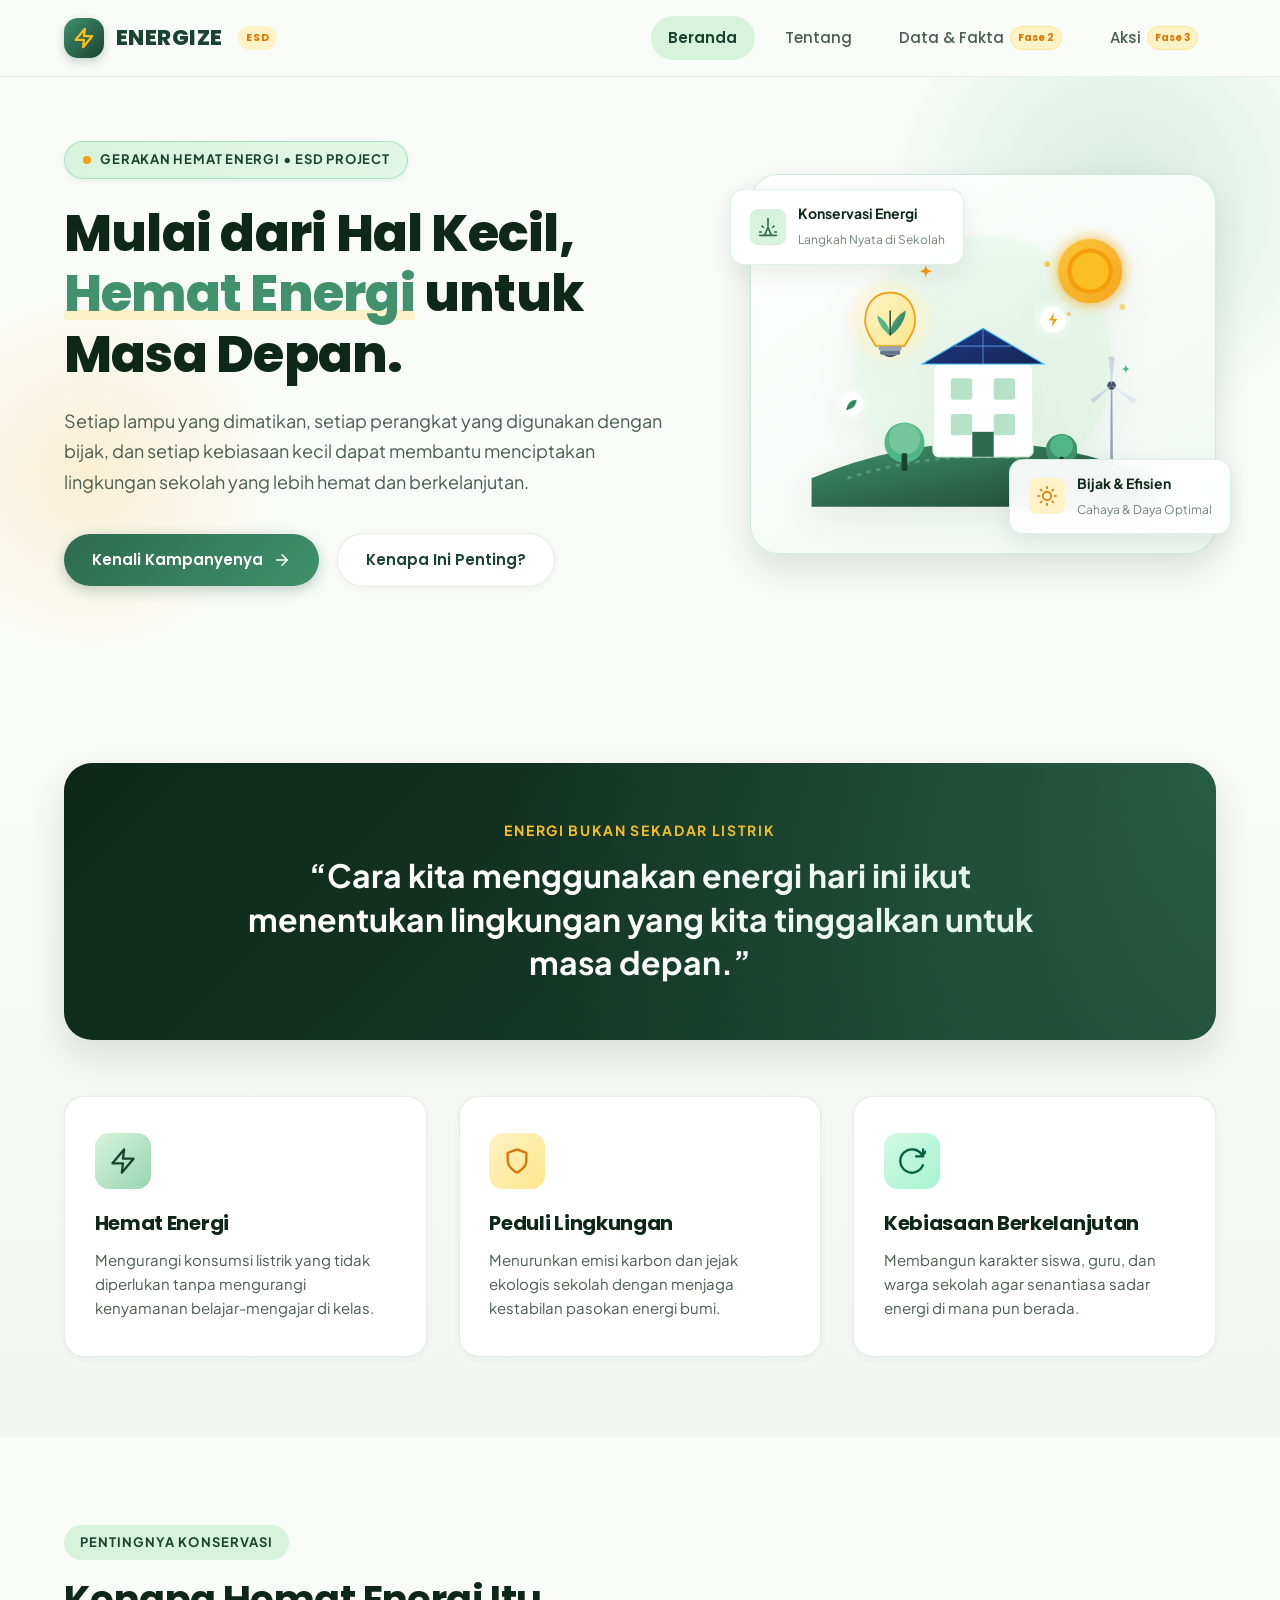
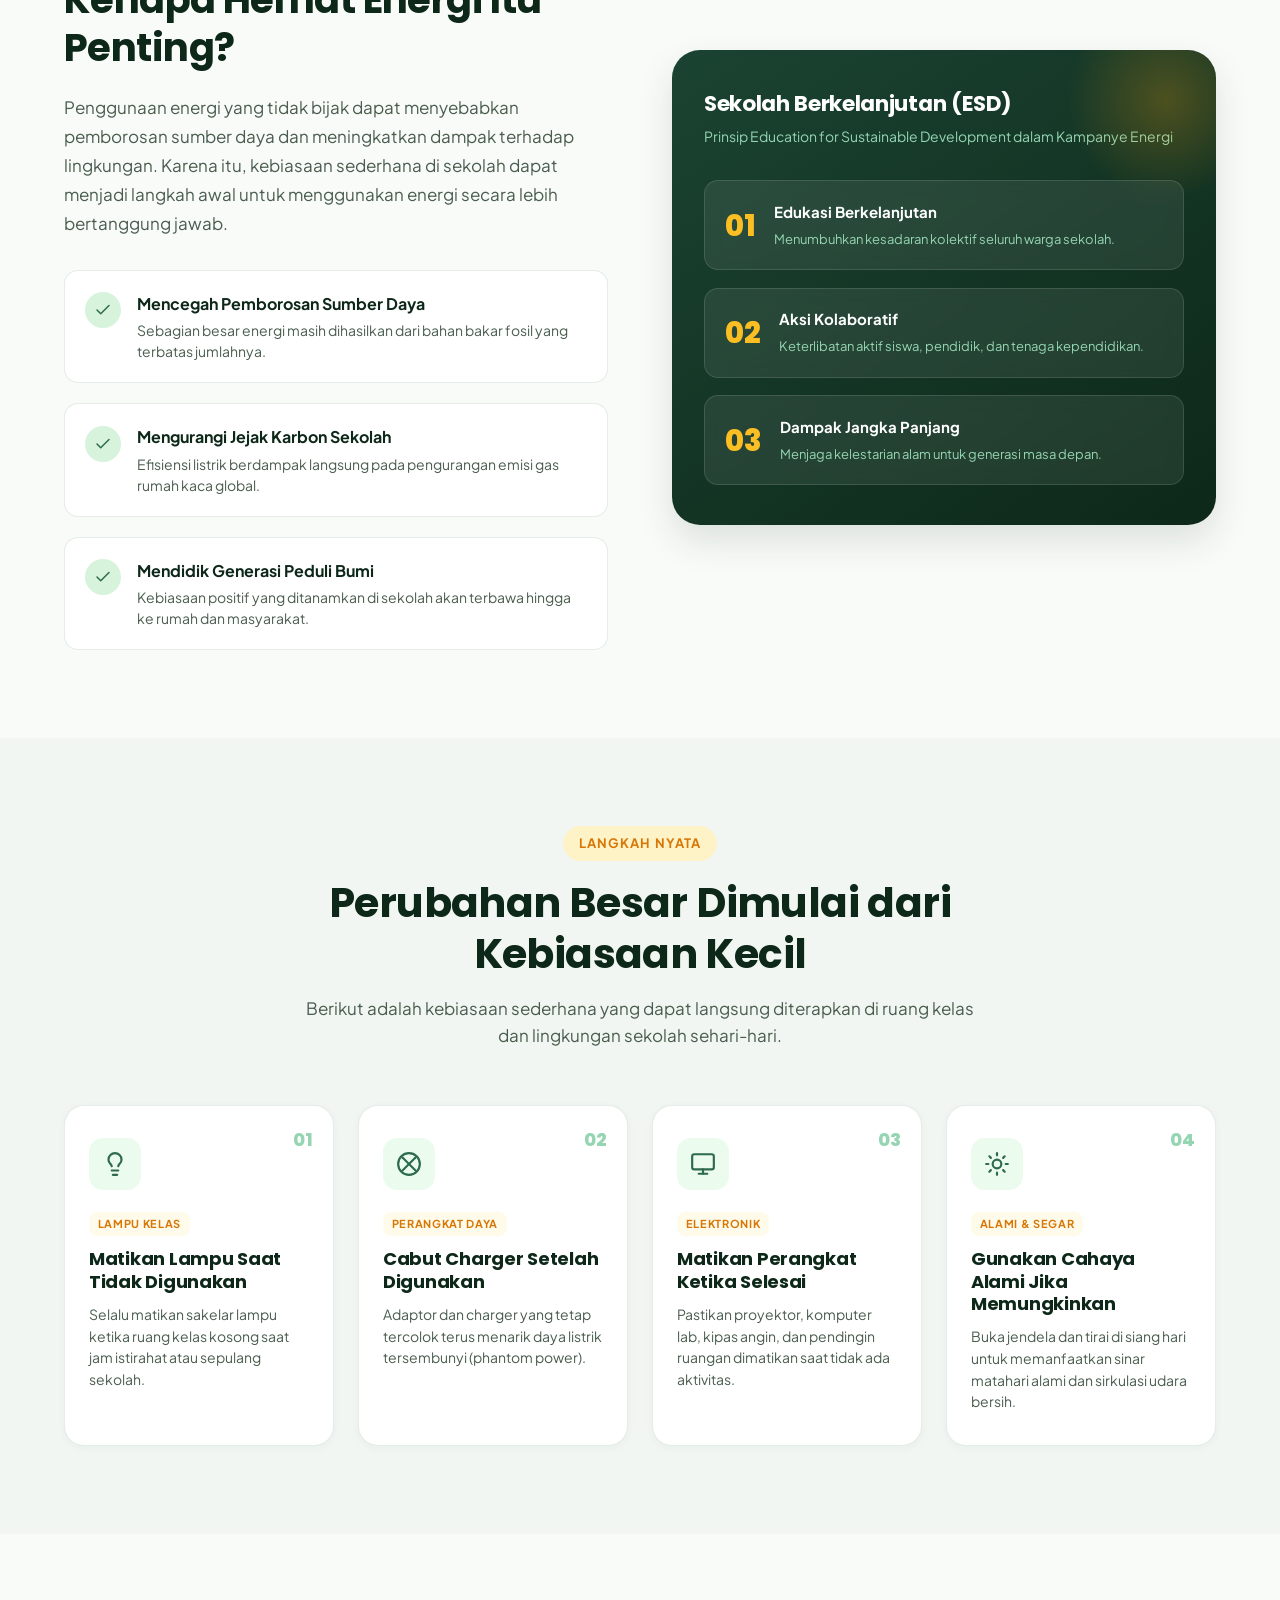
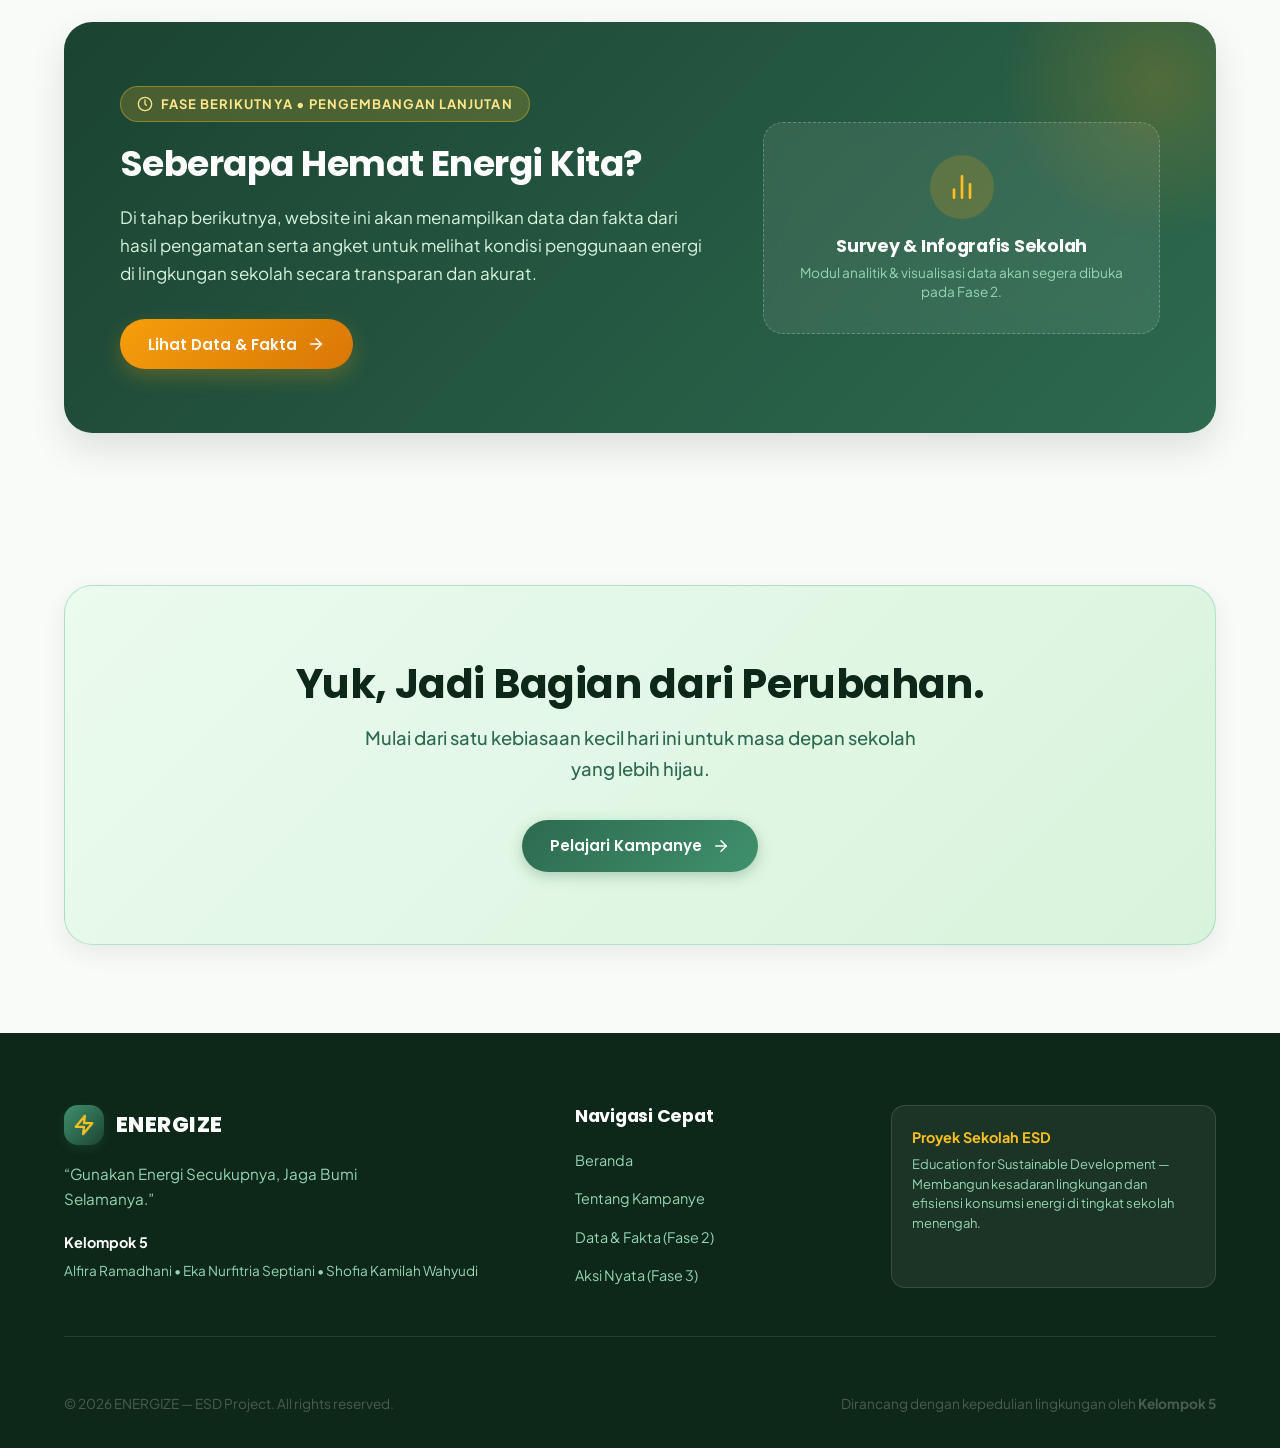
==== index.html @ 0a2f4eac "second commit" ====
<!DOCTYPE html>
<html lang="id">
<head>
  <meta charset="UTF-8">
  <meta name="viewport" content="width=device-width, initial-scale=1.0">
  <meta name="description" content="ENERGIZE — Gerakan Hemat Energi di Sekolah untuk proyek ESD (Education for Sustainable Development) oleh Kelompok 5. Gunakan Energi Secukupnya, Jaga Bumi Selamanya.">
  <meta name="keywords" content="hemat energi, konservasi energi, ESD project, sekolah hijau, eco friendly school, kelola energi">
  <meta name="author" content="Kelompok 5">
  
  <title>ENERGIZE — Gerakan Hemat Energi di Sekolah | ESD Project</title>

  <!-- Google Fonts -->
  <link rel="preconnect" href="https://fonts.googleapis.com">
  <link rel="preconnect" href="https://fonts.gstatic.com" crossorigin>
  <link href="https://fonts.googleapis.com/css2?family=Plus+Jakarta+Sans:wght@400;500;600;700&family=Poppins:wght@500;600;700;800&display=swap" rel="stylesheet">

  <!-- Custom CSS -->
  <link rel="stylesheet" href="css/style.css">
</head>
<body>

  <!-- ==================== HEADER & NAVBAR ==================== -->
  <header class="site-header" id="siteHeader">
    <div class="container nav-container">
      <a href="index.html" class="brand-logo" aria-label="ENERGIZE Beranda">
        <div class="brand-icon">
          <svg width="22" height="22" viewBox="0 0 24 24" fill="none" stroke="currentColor" stroke-width="2.5" stroke-linecap="round" stroke-linejoin="round">
            <path d="M13 2L3 14h9l-1 8 10-12h-9l1-8z"></path>
          </svg>
        </div>
        <span>ENERGIZE</span>
        <span class="brand-badge">ESD</span>
      </a>

      <!-- Navigation Links -->
      <nav class="nav-menu" id="navMenu" aria-label="Menu Utama">
        <a href="index.html" class="nav-link active" aria-current="page">Beranda</a>
        <a href="tentang.html" class="nav-link">Tentang</a>
        <a href="#teaser" class="nav-link trigger-data-fakta">
          Data & Fakta
          <span class="nav-tag-phase">Fase 2</span>
        </a>
        <a href="#aksi" class="nav-link trigger-aksi">
          Aksi
          <span class="nav-tag-phase">Fase 3</span>
        </a>
      </nav>

      <!-- Mobile Hamburger Button -->
      <button class="mobile-toggle" id="mobileToggle" aria-label="Buka Menu Navigasi" aria-expanded="false">
        <span></span>
        <span></span>
        <span></span>
      </button>
    </div>
  </header>

  <main>
    <!-- ==================== HERO SECTION ==================== -->
    <section class="hero-section" id="hero">
      <div class="hero-glow-1"></div>
      <div class="hero-glow-2"></div>
      <div class="container">
        <div class="hero-grid">
          <!-- Text Content -->
          <div class="hero-content fade-in-up">
            <div class="hero-badge">
              <span class="pulse-dot"></span>
              <span>GERAKAN HEMAT ENERGI • ESD PROJECT</span>
            </div>
            
            <h1 class="hero-title">
              Mulai dari Hal Kecil, <span class="highlight">Hemat Energi</span> untuk Masa Depan.
            </h1>
            
            <p class="hero-subtitle">
              Setiap lampu yang dimatikan, setiap perangkat yang digunakan dengan bijak, dan setiap kebiasaan kecil dapat membantu menciptakan lingkungan sekolah yang lebih hemat dan berkelanjutan.
            </p>
            
            <div class="hero-actions">
              <a href="tentang.html" class="btn btn-primary btn-icon-right">
                <span>Kenali Kampanyenya</span>
                <svg width="18" height="18" viewBox="0 0 24 24" fill="none" stroke="currentColor" stroke-width="2" stroke-linecap="round" stroke-linejoin="round">
                  <line x1="5" y1="12" x2="19" y2="12"></line>
                  <polyline points="12 5 19 12 12 19"></polyline>
                </svg>
              </a>
              <a href="#why-matters" class="btn btn-secondary">
                Kenapa Ini Penting?
              </a>
            </div>
          </div>

          <!-- Hero Illustration Card -->
          <div class="hero-visual fade-in-up">
            <div class="visual-canvas-card">
              <img src="assets/images/hero-illustration.svg" alt="Ilustrasi Kampanye Hemat Energi di Lingkungan Sekolah" class="hero-svg-art" width="560" height="440">
            </div>

            <!-- Floating Stat Badges -->
            <div class="floating-stat-card stat-card-1">
              <div class="stat-icon green">
                <svg width="20" height="20" viewBox="0 0 24 24" fill="none" stroke="currentColor" stroke-width="2" stroke-linecap="round" stroke-linejoin="round">
                  <path d="M12 2v8"></path>
                  <path d="m4.93 10.93 1.41 1.41"></path>
                  <path d="M2 18h2"></path>
                  <path d="M20 18h2"></path>
                  <path d="m19.07 10.93-1.41 1.41"></path>
                  <path d="M22 22H2"></path>
                  <path d="m8 22 4-10 4 10"></path>
                </svg>
              </div>
              <div class="stat-text">
                <strong>Konservasi Energi</strong>
                <span>Langkah Nyata di Sekolah</span>
              </div>
            </div>

            <div class="floating-stat-card stat-card-2">
              <div class="stat-icon yellow">
                <svg width="20" height="20" viewBox="0 0 24 24" fill="none" stroke="currentColor" stroke-width="2" stroke-linecap="round" stroke-linejoin="round">
                  <circle cx="12" cy="12" r="5"></circle>
                  <line x1="12" y1="1" x2="12" y2="3"></line>
                  <line x1="12" y1="21" x2="12" y2="23"></line>
                  <line x1="4.22" y1="4.22" x2="5.64" y2="5.64"></line>
                  <line x1="18.36" y1="18.36" x2="19.78" y2="19.78"></line>
                  <line x1="1" y1="12" x2="3" y2="12"></line>
                  <line x1="21" y1="12" x2="23" y2="12"></line>
                  <line x1="4.22" y1="19.78" x2="5.64" y2="18.36"></line>
                  <line x1="18.36" y1="5.64" x2="19.78" y2="4.22"></line>
                </svg>
              </div>
              <div class="stat-text">
                <strong>Bijak & Efisien</strong>
                <span>Cahaya & Daya Optimal</span>
              </div>
            </div>
          </div>
        </div>
      </div>
    </section>

    <!-- ==================== QUICK IMPACT / STATEMENT ==================== -->
    <section class="statement-section" id="impact">
      <div class="container">
        <!-- Statement Banner -->
        <div class="statement-banner fade-in-up">
          <span class="statement-lead">ENERGI BUKAN SEKADAR LISTRIK</span>
          <p class="statement-quote">
            “Cara kita menggunakan energi hari ini ikut menentukan lingkungan yang kita tinggalkan untuk masa depan.”
          </p>
        </div>

        <!-- 3 Feature Cards -->
        <div class="impact-grid">
          <!-- Card 1 -->
          <article class="impact-card fade-in-up">
            <div class="impact-icon-wrapper icon-emerald">
              <svg width="28" height="28" viewBox="0 0 24 24" fill="none" stroke="currentColor" stroke-width="2" stroke-linecap="round" stroke-linejoin="round">
                <polygon points="13 2 3 14 12 14 11 22 21 10 12 10 13 2"></polygon>
              </svg>
            </div>
            <h3 class="impact-title">Hemat Energi</h3>
            <p class="impact-text">
              Mengurangi konsumsi listrik yang tidak diperlukan tanpa mengurangi kenyamanan belajar-mengajar di kelas.
            </p>
          </article>

          <!-- Card 2 -->
          <article class="impact-card fade-in-up">
            <div class="impact-icon-wrapper icon-amber">
              <svg width="28" height="28" viewBox="0 0 24 24" fill="none" stroke="currentColor" stroke-width="2" stroke-linecap="round" stroke-linejoin="round">
                <path d="M12 22s8-4 8-10V5l-8-3-8 3v7c0 6 8 10 8 10z"></path>
              </svg>
            </div>
            <h3 class="impact-title">Peduli Lingkungan</h3>
            <p class="impact-text">
              Menurunkan emisi karbon dan jejak ekologis sekolah dengan menjaga kestabilan pasokan energi bumi.
            </p>
          </article>

          <!-- Card 3 -->
          <article class="impact-card fade-in-up">
            <div class="impact-icon-wrapper icon-mint">
              <svg width="28" height="28" viewBox="0 0 24 24" fill="none" stroke="currentColor" stroke-width="2" stroke-linecap="round" stroke-linejoin="round">
                <path d="M21.5 2v6h-6M21.34 15.57a10 10 0 1 1-.57-8.38l5.67-5.67"></path>
              </svg>
            </div>
            <h3 class="impact-title">Kebiasaan Berkelanjutan</h3>
            <p class="impact-text">
              Membangun karakter siswa, guru, dan warga sekolah agar senantiasa sadar energi di mana pun berada.
            </p>
          </article>
        </div>
      </div>
    </section>

    <!-- ==================== WHY IT MATTERS SECTION ==================== -->
    <section class="section why-section" id="why-matters">
      <div class="container">
        <div class="why-grid">
          <!-- Text Column -->
          <div class="why-content fade-in-up">
            <span class="section-tag">Pentingnya Konservasi</span>
            <h2>Kenapa Hemat Energi Itu Penting?</h2>
            <p class="why-lead-text">
              Penggunaan energi yang tidak bijak dapat menyebabkan pemborosan sumber daya dan meningkatkan dampak terhadap lingkungan. Karena itu, kebiasaan sederhana di sekolah dapat menjadi langkah awal untuk menggunakan energi secara lebih bertanggung jawab.
            </p>

            <div class="why-points-list">
              <div class="why-point-item">
                <div class="why-point-icon">
                  <svg width="18" height="18" viewBox="0 0 24 24" fill="none" stroke="currentColor" stroke-width="2" stroke-linecap="round" stroke-linejoin="round">
                    <path d="M20 6L9 17l-5-5"></path>
                  </svg>
                </div>
                <div class="why-point-text">
                  <strong>Mencegah Pemborosan Sumber Daya</strong>
                  <p>Sebagian besar energi masih dihasilkan dari bahan bakar fosil yang terbatas jumlahnya.</p>
                </div>
              </div>

              <div class="why-point-item">
                <div class="why-point-icon">
                  <svg width="18" height="18" viewBox="0 0 24 24" fill="none" stroke="currentColor" stroke-width="2" stroke-linecap="round" stroke-linejoin="round">
                    <path d="M20 6L9 17l-5-5"></path>
                  </svg>
                </div>
                <div class="why-point-text">
                  <strong>Mengurangi Jejak Karbon Sekolah</strong>
                  <p>Efisiensi listrik berdampak langsung pada pengurangan emisi gas rumah kaca global.</p>
                </div>
              </div>

              <div class="why-point-item">
                <div class="why-point-icon">
                  <svg width="18" height="18" viewBox="0 0 24 24" fill="none" stroke="currentColor" stroke-width="2" stroke-linecap="round" stroke-linejoin="round">
                    <path d="M20 6L9 17l-5-5"></path>
                  </svg>
                </div>
                <div class="why-point-text">
                  <strong>Mendidik Generasi Peduli Bumi</strong>
                  <p>Kebiasaan positif yang ditanamkan di sekolah akan terbawa hingga ke rumah dan masyarakat.</p>
                </div>
              </div>
            </div>
          </div>

          <!-- Infographic / Visual Column -->
          <div class="why-visual-box fade-in-up">
            <h3 class="why-box-title">Sekolah Berkelanjutan (ESD)</h3>
            <p class="why-box-sub">Prinsip Education for Sustainable Development dalam Kampanye Energi</p>

            <div class="why-stats-cards">
              <div class="why-stat-row">
                <div class="why-stat-num">01</div>
                <div class="why-stat-info">
                  <strong>Edukasi Berkelanjutan</strong>
                  <span>Menumbuhkan kesadaran kolektif seluruh warga sekolah.</span>
                </div>
              </div>

              <div class="why-stat-row">
                <div class="why-stat-num">02</div>
                <div class="why-stat-info">
                  <strong>Aksi Kolaboratif</strong>
                  <span>Keterlibatan aktif siswa, pendidik, dan tenaga kependidikan.</span>
                </div>
              </div>

              <div class="why-stat-row">
                <div class="why-stat-num">03</div>
                <div class="why-stat-info">
                  <strong>Dampak Jangka Panjang</strong>
                  <span>Menjaga kelestarian alam untuk generasi masa depan.</span>
                </div>
              </div>
            </div>
          </div>
        </div>
      </div>
    </section>

    <!-- ==================== SMALL HABITS SECTION ==================== -->
    <section class="section habits-section" id="habits">
      <div class="container">
        <div class="section-header fade-in-up">
          <span class="section-tag accent">Langkah Nyata</span>
          <h2 class="section-title">Perubahan Besar Dimulai dari Kebiasaan Kecil</h2>
          <p class="section-desc">
            Berikut adalah kebiasaan sederhana yang dapat langsung diterapkan di ruang kelas dan lingkungan sekolah sehari-hari.
          </p>
        </div>

        <div class="habits-grid">
          <!-- Habit 1 -->
          <article class="habit-card fade-in-up">
            <span class="habit-number">01</span>
            <div class="habit-icon">
              <svg width="26" height="26" viewBox="0 0 24 24" fill="none" stroke="currentColor" stroke-width="2" stroke-linecap="round" stroke-linejoin="round">
                <path d="M15 14c.2-1 .7-1.7 1.5-2.5 1-.9 1.5-2.2 1.5-3.5A6 6 0 0 0 6 8c0 1 .2 2.2 1.5 3.5.7.7 1.3 1.5 1.5 2.5"></path>
                <path d="M9 18h6"></path>
                <path d="M10 22h4"></path>
              </svg>
            </div>
            <span class="habit-badge">Lampu Kelas</span>
            <h3 class="habit-title">Matikan Lampu Saat Tidak Digunakan</h3>
            <p class="habit-desc">
              Selalu matikan sakelar lampu ketika ruang kelas kosong saat jam istirahat atau sepulang sekolah.
            </p>
          </article>

          <!-- Habit 2 -->
          <article class="habit-card fade-in-up">
            <span class="habit-number">02</span>
            <div class="habit-icon">
              <svg width="26" height="26" viewBox="0 0 24 24" fill="none" stroke="currentColor" stroke-width="2" stroke-linecap="round" stroke-linejoin="round">
                <path d="M18 6L6 18"></path>
                <path d="m6 6 12 12"></path>
                <circle cx="12" cy="12" r="10"></circle>
              </svg>
            </div>
            <span class="habit-badge">Perangkat Daya</span>
            <h3 class="habit-title">Cabut Charger Setelah Digunakan</h3>
            <p class="habit-desc">
              Adaptor dan charger yang tetap tercolok terus menarik daya listrik tersembunyi (phantom power).
            </p>
          </article>

          <!-- Habit 3 -->
          <article class="habit-card fade-in-up">
            <span class="habit-number">03</span>
            <div class="habit-icon">
              <svg width="26" height="26" viewBox="0 0 24 24" fill="none" stroke="currentColor" stroke-width="2" stroke-linecap="round" stroke-linejoin="round">
                <rect x="2" y="3" width="20" height="14" rx="2" ry="2"></rect>
                <line x1="8" y1="21" x2="16" y2="21"></line>
                <line x1="12" y1="17" x2="12" y2="21"></line>
              </svg>
            </div>
            <span class="habit-badge">Elektronik</span>
            <h3 class="habit-title">Matikan Perangkat Ketika Selesai</h3>
            <p class="habit-desc">
              Pastikan proyektor, komputer lab, kipas angin, dan pendingin ruangan dimatikan saat tidak ada aktivitas.
            </p>
          </article>

          <!-- Habit 4 -->
          <article class="habit-card fade-in-up">
            <span class="habit-number">04</span>
            <div class="habit-icon">
              <svg width="26" height="26" viewBox="0 0 24 24" fill="none" stroke="currentColor" stroke-width="2" stroke-linecap="round" stroke-linejoin="round">
                <circle cx="12" cy="12" r="4"></circle>
                <path d="M12 2v2"></path>
                <path d="M12 20v2"></path>
                <path d="m4.93 4.93 1.41 1.41"></path>
                <path d="m17.66 17.66 1.41 1.41"></path>
                <path d="M2 12h2"></path>
                <path d="M20 12h2"></path>
                <path d="m6.34 17.66-1.41 1.41"></path>
                <path d="m19.07 4.93-1.41 1.41"></path>
              </svg>
            </div>
            <span class="habit-badge">Alami & Segar</span>
            <h3 class="habit-title">Gunakan Cahaya Alami Jika Memungkinkan</h3>
            <p class="habit-desc">
              Buka jendela dan tirai di siang hari untuk memanfaatkan sinar matahari alami dan sirkulasi udara bersih.
            </p>
          </article>
        </div>
      </div>
    </section>

    <!-- ==================== TEASER SECTION (PHASE 2 & 3) ==================== -->
    <section class="section teaser-section" id="teaser">
      <div class="container">
        <div class="teaser-card fade-in-up">
          <div class="teaser-content">
            <div class="teaser-badge">
              <svg width="16" height="16" viewBox="0 0 24 24" fill="none" stroke="currentColor" stroke-width="2" stroke-linecap="round" stroke-linejoin="round">
                <circle cx="12" cy="12" r="10"></circle>
                <polyline points="12 6 12 12 14 14"></polyline>
              </svg>
              <span>FASE BERIKUTNYA • PENGEMBANGAN LANJUTAN</span>
            </div>
            <h2 class="teaser-title">Seberapa Hemat Energi Kita?</h2>
            <p class="teaser-desc">
              Di tahap berikutnya, website ini akan menampilkan data dan fakta dari hasil pengamatan serta angket untuk melihat kondisi penggunaan energi di lingkungan sekolah secara transparan dan akurat.
            </p>
            <button class="btn btn-accent trigger-data-fakta">
              <span>Lihat Data & Fakta</span>
              <span class="btn-icon-right">
                <svg width="18" height="18" viewBox="0 0 24 24" fill="none" stroke="currentColor" stroke-width="2" stroke-linecap="round" stroke-linejoin="round">
                  <line x1="5" y1="12" x2="19" y2="12"></line>
                  <polyline points="12 5 19 12 12 19"></polyline>
                </svg>
              </span>
            </button>
          </div>

          <div class="teaser-preview-box">
            <div class="teaser-icon-graphic">
              <svg width="32" height="32" viewBox="0 0 24 24" fill="none" stroke="currentColor" stroke-width="2" stroke-linecap="round" stroke-linejoin="round">
                <line x1="18" y1="20" x2="18" y2="10"></line>
                <line x1="12" y1="20" x2="12" y2="4"></line>
                <line x1="6" y1="20" x2="6" y2="14"></line>
              </svg>
            </div>
            <h4 class="teaser-preview-title">Survey & Infografis Sekolah</h4>
            <p class="teaser-preview-subtitle">Modul analitik & visualisasi data akan segera dibuka pada Fase 2.</p>
          </div>
        </div>
      </div>
    </section>

    <!-- ==================== CALL TO ACTION (CTA) ==================== -->
    <section class="cta-section" id="cta">
      <div class="container">
        <div class="cta-box fade-in-up">
          <h2 class="cta-title">Yuk, Jadi Bagian dari Perubahan.</h2>
          <p class="cta-subtitle">Mulai dari satu kebiasaan kecil hari ini untuk masa depan sekolah yang lebih hijau.</p>
          <a href="tentang.html" class="btn btn-primary">
            <span>Pelajari Kampanye</span>
            <span class="btn-icon-right">
              <svg width="18" height="18" viewBox="0 0 24 24" fill="none" stroke="currentColor" stroke-width="2" stroke-linecap="round" stroke-linejoin="round">
                <line x1="5" y1="12" x2="19" y2="12"></line>
                <polyline points="12 5 19 12 12 19"></polyline>
              </svg>
            </span>
          </a>
        </div>
      </div>
    </section>
  </main>

  <!-- ==================== FOOTER ==================== -->
  <footer class="site-footer">
    <div class="container">
      <div class="footer-top">
        <!-- Brand & Tagline -->
        <div class="footer-brand">
          <a href="index.html" class="brand-logo">
            <div class="brand-icon">
              <svg width="22" height="22" viewBox="0 0 24 24" fill="none" stroke="currentColor" stroke-width="2.5" stroke-linecap="round" stroke-linejoin="round">
                <path d="M13 2L3 14h9l-1 8 10-12h-9l1-8z"></path>
              </svg>
            </div>
            <span>ENERGIZE</span>
          </a>
          <p class="footer-tagline">
            “Gunakan Energi Secukupnya, Jaga Bumi Selamanya.”
          </p>
          <div class="footer-team-info">
            <strong>Kelompok 5</strong>
            <p>Alfira Ramadhani • Eka Nurfitria Septiani • Shofia Kamilah Wahyudi</p>
          </div>
        </div>

        <!-- Links -->
        <div class="footer-nav">
          <h4 class="footer-heading">Navigasi Cepat</h4>
          <ul class="footer-links">
            <li><a href="index.html" class="footer-link">Beranda</a></li>
            <li><a href="tentang.html" class="footer-link">Tentang Kampanye</a></li>
            <li><a href="#teaser" class="footer-link trigger-data-fakta">Data & Fakta (Fase 2)</a></li>
            <li><a href="#aksi" class="footer-link trigger-aksi">Aksi Nyata (Fase 3)</a></li>
          </ul>
        </div>

        <!-- ESD Project Note -->
        <div class="footer-esd-badge">
          <strong>Proyek Sekolah ESD</strong>
          <p>
            Education for Sustainable Development — Membangun kesadaran lingkungan dan efisiensi konsumsi energi di tingkat sekolah menengah.
          </p>
        </div>
      </div>

      <div class="footer-bottom">
        <p>&copy; 2026 ENERGIZE — ESD Project. All rights reserved.</p>
        <p>Dirancang dengan kepedulian lingkungan oleh <strong>Kelompok 5</strong></p>
      </div>
    </div>
  </footer>

  <!-- ==================== MODAL DIALOG TEASER ==================== -->
  <div class="modal-overlay" id="teaserModal" role="dialog" aria-modal="true" aria-labelledby="modalTitle">
    <div class="modal-dialog">
      <button class="modal-close" id="modalCloseBtn" aria-label="Tutup Dialog">&times;</button>
      <div class="modal-icon-badge">
        <svg width="32" height="32" viewBox="0 0 24 24" fill="none" stroke="currentColor" stroke-width="2" stroke-linecap="round" stroke-linejoin="round">
          <circle cx="12" cy="12" r="10"></circle>
          <line x1="12" y1="8" x2="12" y2="12"></line>
          <line x1="12" y1="16" x2="12.01" y2="16"></line>
        </svg>
      </div>
      <span class="section-tag accent" id="modalPhaseBadge" style="margin-bottom: 0.75rem;">Fase Lanjutan</span>
      <h3 class="modal-title" id="modalTitle">Fitur Sedang Dipersiapkan</h3>
      <p class="modal-desc" id="modalDesc">
        Halaman dan fitur ini akan dibuka pada fase rilis berikutnya sesuai jadwal proyek ESD.
      </p>
      <button class="btn btn-primary" id="modalOkBtn" style="width: 100%;">
        Mengerti, Terima Kasih
      </button>
    </div>
  </div>

  <!-- Back to top button -->
  <button class="back-to-top" id="backToTop" aria-label="Kembali ke atas">
    <svg width="20" height="20" viewBox="0 0 24 24" fill="none" stroke="currentColor" stroke-width="2.5" stroke-linecap="round" stroke-linejoin="round">
      <polyline points="18 15 12 9 6 15"></polyline>
    </svg>
  </button>

  <!-- JavaScript -->
  <script src="js/script.js"></script>
</body>
</html>
---- css/style.css ----
/* ==========================================================================
   ENERGIZE — Gerakan Hemat Energi di Sekolah (ESD Project - Kelompok 5)
   Style System: Clean, Modern, Eco-Friendly, Responsive
   ========================================================================== */

/* --------------------------------------------------------------------------
   1. CSS VARIABLES & DESIGN TOKENS
   -------------------------------------------------------------------------- */
:root {
  /* Brand Colors - Nature & Energy */
  --primary-900: #0d2818;
  --primary-800: #1b4332;
  --primary-700: #2d6a4f;
  --primary-600: #40916c;
  --primary-500: #52b788;
  --primary-400: #74c69d;
  --primary-300: #95d5b2;
  --primary-100: #d8f3dc;
  --primary-50: #ebfbee;

  /* Accent Colors - Solar Energy & Sun */
  --accent-600: #d97706;
  --accent-500: #f59e0b;
  --accent-400: #fbbf24;
  --accent-300: #fde68a;
  --accent-100: #fef3c7;
  --accent-50: #fffbeb;

  /* Neutral Colors */
  --bg-main: #f9fbf9;
  --bg-surface: #ffffff;
  --bg-surface-alt: #f1f6f2;
  --bg-card: #ffffff;
  
  --text-main: #132a13;
  --text-secondary: #4a5d4e;
  --text-muted: #728477;
  --text-light: #ffffff;

  --border-light: rgba(45, 106, 79, 0.12);
  --border-focus: rgba(64, 145, 108, 0.4);

  /* Elevation & Shadows */
  --shadow-sm: 0 2px 8px rgba(19, 42, 19, 0.04);
  --shadow-md: 0 8px 24px rgba(19, 42, 19, 0.08);
  --shadow-lg: 0 16px 36px rgba(19, 42, 19, 0.12);
  --shadow-glow: 0 0 25px rgba(82, 183, 136, 0.35);
  --shadow-amber: 0 8px 20px rgba(245, 158, 11, 0.25);

  /* Typography */
  --font-heading: 'Poppins', -apple-system, BlinkMacSystemFont, 'Segoe UI', Roboto, sans-serif;
  --font-body: 'Plus Jakarta Sans', -apple-system, BlinkMacSystemFont, 'Segoe UI', Roboto, sans-serif;

  /* Layout & Spacing */
  --container-max: 1200px;
  --radius-sm: 8px;
  --radius-md: 14px;
  --radius-lg: 20px;
  --radius-xl: 28px;
  --radius-full: 9999px;

  /* Transitions */
  --transition-fast: 0.18s cubic-bezier(0.4, 0, 0.2, 1);
  --transition-normal: 0.28s cubic-bezier(0.4, 0, 0.2, 1);
  --transition-slow: 0.45s cubic-bezier(0.16, 1, 0.3, 1);
}

/* --------------------------------------------------------------------------
   2. RESET & BASE STYLES
   -------------------------------------------------------------------------- */
*, *::before, *::after {
  box-sizing: border-box;
  margin: 0;
  padding: 0;
}

html {
  scroll-behavior: smooth;
  font-size: 16px;
  -webkit-text-size-adjust: 100%;
}

body {
  font-family: var(--font-body);
  background-color: var(--bg-main);
  color: var(--text-main);
  line-height: 1.65;
  overflow-x: hidden;
  position: relative;
  -webkit-font-smoothing: antialiased;
}

h1, h2, h3, h4, h5, h6 {
  font-family: var(--font-heading);
  color: var(--primary-900);
  line-height: 1.25;
  font-weight: 700;
  letter-spacing: -0.015em;
}

p {
  color: var(--text-secondary);
}

a {
  color: inherit;
  text-decoration: none;
  transition: color var(--transition-fast);
}

button {
  font-family: inherit;
  cursor: pointer;
  border: none;
  background: none;
  outline: none;
}

img, svg {
  display: block;
  max-width: 100%;
  height: auto;
}

ul, ol {
  list-style: none;
}

/* Accessibility Focus */
a:focus-visible, button:focus-visible, input:focus-visible {
  outline: 3px solid var(--accent-500);
  outline-offset: 3px;
  border-radius: var(--radius-sm);
}

/* --------------------------------------------------------------------------
   3. LAYOUT & UTILITIES
   -------------------------------------------------------------------------- */
.container {
  width: 100%;
  max-width: var(--container-max);
  margin-left: auto;
  margin-right: auto;
  padding-left: 1.5rem;
  padding-right: 1.5rem;
}

.section {
  padding: 5.5rem 0;
  position: relative;
}

.section-bg-alt {
  background-color: var(--bg-surface-alt);
}

.section-header {
  text-align: center;
  max-width: 680px;
  margin: 0 auto 3.5rem;
}

.section-tag {
  display: inline-flex;
  align-items: center;
  gap: 0.5rem;
  padding: 0.4rem 1rem;
  background-color: var(--primary-100);
  color: var(--primary-800);
  font-size: 0.8125rem;
  font-weight: 700;
  text-transform: uppercase;
  letter-spacing: 0.08em;
  border-radius: var(--radius-full);
  margin-bottom: 1rem;
}

.section-tag.accent {
  background-color: var(--accent-100);
  color: var(--accent-600);
}

.section-title {
  font-size: clamp(1.85rem, 3.2vw, 2.65rem);
  color: var(--primary-900);
  margin-bottom: 1rem;
}

.section-desc {
  font-size: 1.0625rem;
  color: var(--text-secondary);
  line-height: 1.6;
}

/* --------------------------------------------------------------------------
   4. BUTTONS & INTERACTIVE ELEMENTS
   -------------------------------------------------------------------------- */
.btn {
  display: inline-flex;
  align-items: center;
  justify-content: center;
  gap: 0.65rem;
  padding: 0.85rem 1.75rem;
  font-family: var(--font-heading);
  font-size: 0.9375rem;
  font-weight: 600;
  border-radius: var(--radius-full);
  transition: all var(--transition-normal);
  text-decoration: none;
  cursor: pointer;
}

.btn-primary {
  background: linear-gradient(135deg, var(--primary-700), var(--primary-600));
  color: var(--text-light);
  box-shadow: 0 4px 14px rgba(45, 106, 79, 0.3);
}

.btn-primary:hover {
  background: linear-gradient(135deg, var(--primary-800), var(--primary-700));
  transform: translateY(-2px);
  box-shadow: 0 6px 20px rgba(45, 106, 79, 0.4);
}

.btn-secondary {
  background: var(--bg-surface);
  color: var(--primary-800);
  border: 1.5px solid var(--border-light);
  box-shadow: var(--shadow-sm);
}

.btn-secondary:hover {
  border-color: var(--primary-500);
  color: var(--primary-700);
  transform: translateY(-2px);
  box-shadow: var(--shadow-md);
}

.btn-accent {
  background: linear-gradient(135deg, var(--accent-500), var(--accent-600));
  color: var(--text-light);
  box-shadow: var(--shadow-amber);
}

.btn-accent:hover {
  background: linear-gradient(135deg, var(--accent-600), #b45309);
  transform: translateY(-2px);
  box-shadow: 0 10px 22px rgba(245, 158, 11, 0.35);
}

.btn-white {
  background-color: #ffffff;
  color: var(--primary-800);
  box-shadow: 0 6px 18px rgba(0, 0, 0, 0.08);
}

.btn-white:hover {
  background-color: var(--primary-50);
  transform: translateY(-2px);
  box-shadow: 0 10px 24px rgba(0, 0, 0, 0.12);
}

.btn-icon-right svg {
  transition: transform var(--transition-fast);
}

.btn:hover .btn-icon-right svg {
  transform: translateX(4px);
}

/* --------------------------------------------------------------------------
   5. NAVIGATION BAR
   -------------------------------------------------------------------------- */
.site-header {
  position: sticky;
  top: 0;
  z-index: 1000;
  background-color: rgba(249, 251, 249, 0.92);
  backdrop-filter: blur(12px);
  -webkit-backdrop-filter: blur(12px);
  border-bottom: 1px solid rgba(45, 106, 79, 0.08);
  transition: all var(--transition-normal);
}

.site-header.scrolled {
  background-color: rgba(255, 255, 255, 0.96);
  box-shadow: var(--shadow-md);
  border-bottom-color: rgba(45, 106, 79, 0.12);
}

.nav-container {
  display: flex;
  align-items: center;
  justify-content: space-between;
  height: 4.75rem;
}

/* Brand Logo */
.brand-logo {
  display: flex;
  align-items: center;
  gap: 0.75rem;
  font-family: var(--font-heading);
  font-weight: 800;
  font-size: 1.35rem;
  color: var(--primary-800);
  text-decoration: none;
  letter-spacing: 0.02em;
}

.brand-icon {
  width: 2.5rem;
  height: 2.5rem;
  background: linear-gradient(135deg, var(--primary-600), var(--primary-800));
  color: var(--accent-400);
  border-radius: var(--radius-md);
  display: flex;
  align-items: center;
  justify-content: center;
  box-shadow: 0 4px 10px rgba(45, 106, 79, 0.25);
}

.brand-badge {
  font-size: 0.65rem;
  font-weight: 700;
  padding: 0.2rem 0.5rem;
  background-color: var(--accent-100);
  color: var(--accent-600);
  border-radius: var(--radius-full);
  margin-left: 0.25rem;
  text-transform: uppercase;
  letter-spacing: 0.05em;
}

/* Nav Menu */
.nav-menu {
  display: flex;
  align-items: center;
  gap: 0.75rem;
}

.nav-link {
  font-family: var(--font-heading);
  font-size: 0.9375rem;
  font-weight: 500;
  color: var(--text-secondary);
  padding: 0.6rem 1.1rem;
  border-radius: var(--radius-full);
  transition: all var(--transition-fast);
  position: relative;
  display: inline-flex;
  align-items: center;
  gap: 0.4rem;
}

.nav-link:hover {
  color: var(--primary-700);
  background-color: var(--primary-50);
}

.nav-link.active {
  color: var(--primary-800);
  background-color: var(--primary-100);
  font-weight: 600;
}

.nav-tag-phase {
  font-size: 0.625rem;
  font-weight: 700;
  background-color: var(--accent-100);
  color: var(--accent-600);
  padding: 0.15rem 0.45rem;
  border-radius: var(--radius-full);
  border: 1px solid var(--accent-300);
}

/* Hamburger Toggle */
.mobile-toggle {
  display: none;
  flex-direction: column;
  justify-content: space-between;
  width: 2rem;
  height: 1.4rem;
  cursor: pointer;
  background: transparent;
  border: none;
  padding: 0;
  z-index: 1001;
}

.mobile-toggle span {
  display: block;
  height: 2.5px;
  width: 100%;
  background-color: var(--primary-800);
  border-radius: 2px;
  transition: all var(--transition-normal);
}

.mobile-toggle.active span:nth-child(1) {
  transform: translateY(9px) rotate(45deg);
}
.mobile-toggle.active span:nth-child(2) {
  opacity: 0;
}
.mobile-toggle.active span:nth-child(3) {
  transform: translateY(-9px) rotate(-45deg);
}

/* --------------------------------------------------------------------------
   6. HERO SECTION
   -------------------------------------------------------------------------- */
.hero-section {
  padding: 4rem 0 6rem;
  position: relative;
  overflow: hidden;
}

.hero-glow-1 {
  position: absolute;
  top: -120px;
  right: -80px;
  width: 480px;
  height: 480px;
  background: radial-gradient(circle, rgba(82, 183, 136, 0.22) 0%, rgba(249, 251, 249, 0) 70%);
  pointer-events: none;
  z-index: 0;
}

.hero-glow-2 {
  position: absolute;
  bottom: 20px;
  left: -100px;
  width: 380px;
  height: 380px;
  background: radial-gradient(circle, rgba(251, 191, 36, 0.18) 0%, rgba(249, 251, 249, 0) 70%);
  pointer-events: none;
  z-index: 0;
}

.hero-grid {
  display: grid;
  grid-template-columns: 1.15fr 0.85fr;
  gap: 3.5rem;
  align-items: center;
  position: relative;
  z-index: 1;
}

.hero-content {
  max-width: 600px;
}

.hero-badge {
  display: inline-flex;
  align-items: center;
  gap: 0.6rem;
  padding: 0.45rem 1.1rem;
  background: linear-gradient(135deg, var(--primary-100), #e1f7e7);
  border: 1px solid rgba(82, 183, 136, 0.35);
  border-radius: var(--radius-full);
  color: var(--primary-800);
  font-size: 0.8125rem;
  font-weight: 700;
  letter-spacing: 0.06em;
  margin-bottom: 1.5rem;
  box-shadow: 0 2px 6px rgba(45, 106, 79, 0.08);
}

.hero-badge .pulse-dot {
  width: 8px;
  height: 8px;
  background-color: var(--accent-500);
  border-radius: 50%;
  box-shadow: 0 0 0 0 rgba(245, 158, 11, 0.7);
  animation: pulse 2s infinite;
}

@keyframes pulse {
  0% {
    box-shadow: 0 0 0 0 rgba(245, 158, 11, 0.7);
  }
  70% {
    box-shadow: 0 0 0 8px rgba(245, 158, 11, 0);
  }
  100% {
    box-shadow: 0 0 0 0 rgba(245, 158, 11, 0);
  }
}

.hero-title {
  font-size: clamp(2.35rem, 4vw, 3.4rem);
  font-weight: 800;
  color: var(--primary-900);
  line-height: 1.18;
  margin-bottom: 1.35rem;
}

.hero-title .highlight {
  color: var(--primary-600);
  position: relative;
  display: inline-block;
}

.hero-title .highlight::after {
  content: '';
  position: absolute;
  bottom: 4px;
  left: 0;
  width: 100%;
  height: 10px;
  background-color: var(--accent-300);
  opacity: 0.45;
  z-index: -1;
  border-radius: 4px;
}

.hero-subtitle {
  font-size: 1.125rem;
  color: var(--text-secondary);
  line-height: 1.7;
  margin-bottom: 2.25rem;
}

.hero-actions {
  display: flex;
  align-items: center;
  gap: 1.1rem;
  flex-wrap: wrap;
}

/* Hero Visual Art */
.hero-visual {
  position: relative;
  display: flex;
  justify-content: center;
  align-items: center;
}

.visual-canvas-card {
  width: 100%;
  background: linear-gradient(145deg, #ffffff, #f0f7f2);
  border-radius: var(--radius-xl);
  padding: 2rem;
  box-shadow: var(--shadow-lg);
  border: 1px solid rgba(82, 183, 136, 0.25);
  position: relative;
  overflow: hidden;
}

.hero-svg-art {
  width: 100%;
  height: auto;
  filter: drop-shadow(0 10px 18px rgba(19, 42, 19, 0.08));
  transition: transform var(--transition-slow);
}

.visual-canvas-card:hover .hero-svg-art {
  transform: scale(1.02);
}

/* Floating Eco Badges */
.floating-stat-card {
  position: absolute;
  background: rgba(255, 255, 255, 0.94);
  backdrop-filter: blur(10px);
  padding: 0.75rem 1.15rem;
  border-radius: var(--radius-md);
  box-shadow: var(--shadow-md);
  border: 1px solid rgba(82, 183, 136, 0.2);
  display: flex;
  align-items: center;
  gap: 0.75rem;
  z-index: 2;
  animation: float 4s ease-in-out infinite;
}

.stat-card-1 {
  top: 15px;
  left: -20px;
  animation-delay: 0s;
}

.stat-card-2 {
  bottom: 20px;
  right: -15px;
  animation-delay: 2s;
}

.stat-icon {
  width: 2.25rem;
  height: 2.25rem;
  border-radius: var(--radius-sm);
  display: flex;
  align-items: center;
  justify-content: center;
  font-size: 1.1rem;
}

.stat-icon.green {
  background-color: var(--primary-100);
  color: var(--primary-700);
}

.stat-icon.yellow {
  background-color: var(--accent-100);
  color: var(--accent-600);
}

.stat-text strong {
  display: block;
  font-size: 0.875rem;
  color: var(--primary-900);
  font-weight: 700;
}

.stat-text span {
  font-size: 0.75rem;
  color: var(--text-muted);
}

@keyframes float {
  0%, 100% {
    transform: translateY(0px);
  }
  50% {
    transform: translateY(-8px);
  }
}

/* --------------------------------------------------------------------------
   7. QUICK IMPACT / STATEMENT SECTION
   -------------------------------------------------------------------------- */
.statement-section {
  padding: 5rem 0;
  background: linear-gradient(180deg, var(--bg-main) 0%, var(--bg-surface-alt) 100%);
}

.statement-banner {
  background: linear-gradient(135deg, var(--primary-900), var(--primary-800));
  border-radius: var(--radius-xl);
  padding: 3.5rem 3rem;
  color: var(--text-light);
  text-align: center;
  position: relative;
  overflow: hidden;
  box-shadow: var(--shadow-lg);
  margin-bottom: 3.5rem;
}

.statement-banner::before {
  content: '';
  position: absolute;
  top: 0;
  right: 0;
  bottom: 0;
  left: 0;
  background: radial-gradient(circle at top right, rgba(82, 183, 136, 0.25), transparent 60%);
  pointer-events: none;
}

.statement-lead {
  font-size: 0.875rem;
  font-weight: 700;
  color: var(--accent-400);
  text-transform: uppercase;
  letter-spacing: 0.12em;
  margin-bottom: 0.75rem;
  display: block;
}

.statement-quote {
  font-size: clamp(1.4rem, 2.5vw, 2.1rem);
  font-weight: 700;
  line-height: 1.35;
  color: #ffffff;
  max-width: 820px;
  margin: 0 auto;
}

.impact-grid {
  display: grid;
  grid-template-columns: repeat(3, 1fr);
  gap: 2rem;
}

.impact-card {
  background: var(--bg-surface);
  border-radius: var(--radius-lg);
  padding: 2.25rem 1.85rem;
  border: 1px solid var(--border-light);
  box-shadow: var(--shadow-sm);
  transition: all var(--transition-normal);
  display: flex;
  flex-direction: column;
  position: relative;
}

.impact-card:hover {
  transform: translateY(-6px);
  box-shadow: var(--shadow-md);
  border-color: rgba(64, 145, 108, 0.35);
}

.impact-icon-wrapper {
  width: 3.5rem;
  height: 3.5rem;
  border-radius: var(--radius-md);
  display: flex;
  align-items: center;
  justify-content: center;
  margin-bottom: 1.4rem;
  transition: transform var(--transition-normal);
}

.impact-card:hover .impact-icon-wrapper {
  transform: scale(1.08) rotate(3deg);
}

.icon-emerald {
  background: linear-gradient(135deg, var(--primary-100), var(--primary-300));
  color: var(--primary-800);
}

.icon-amber {
  background: linear-gradient(135deg, var(--accent-100), var(--accent-300));
  color: var(--accent-600);
}

.icon-mint {
  background: linear-gradient(135deg, #d1fae5, #a7f3d0);
  color: #065f46;
}

.impact-title {
  font-size: 1.25rem;
  color: var(--primary-900);
  margin-bottom: 0.75rem;
}

.impact-text {
  font-size: 0.9375rem;
  color: var(--text-secondary);
  line-height: 1.6;
}

/* --------------------------------------------------------------------------
   8. WHY IT MATTERS SECTION
   -------------------------------------------------------------------------- */
.why-section {
  padding: 5.5rem 0;
}

.why-grid {
  display: grid;
  grid-template-columns: 1fr 1fr;
  gap: 4rem;
  align-items: center;
}

.why-content .section-tag {
  margin-bottom: 1rem;
}

.why-content h2 {
  font-size: clamp(1.85rem, 3vw, 2.5rem);
  margin-bottom: 1.35rem;
  color: var(--primary-900);
}

.why-lead-text {
  font-size: 1.0625rem;
  color: var(--text-secondary);
  line-height: 1.7;
  margin-bottom: 2rem;
}

.why-points-list {
  display: flex;
  flex-direction: column;
  gap: 1.25rem;
}

.why-point-item {
  display: flex;
  align-items: flex-start;
  gap: 1rem;
  background-color: var(--bg-surface);
  padding: 1.25rem;
  border-radius: var(--radius-md);
  border: 1px solid var(--border-light);
  transition: all var(--transition-fast);
}

.why-point-item:hover {
  border-color: var(--primary-400);
  box-shadow: var(--shadow-sm);
  transform: translateX(4px);
}

.why-point-icon {
  width: 2.25rem;
  height: 2.25rem;
  min-width: 2.25rem;
  background-color: var(--primary-100);
  color: var(--primary-700);
  border-radius: 50%;
  display: flex;
  align-items: center;
  justify-content: center;
  margin-top: 0.1rem;
}

.why-point-text strong {
  display: block;
  font-size: 1rem;
  color: var(--primary-900);
  margin-bottom: 0.2rem;
}

.why-point-text p {
  font-size: 0.875rem;
  color: var(--text-secondary);
  line-height: 1.5;
}

/* Why Visual Box */
.why-visual-box {
  background: linear-gradient(145deg, #1b4332, #0d2818);
  border-radius: var(--radius-xl);
  padding: 2.5rem 2rem;
  color: #ffffff;
  position: relative;
  box-shadow: var(--shadow-lg);
  overflow: hidden;
}

.why-visual-box::before {
  content: '';
  position: absolute;
  top: -50px;
  right: -50px;
  width: 200px;
  height: 200px;
  background: radial-gradient(circle, rgba(245, 158, 11, 0.25), transparent 70%);
}

.why-box-title {
  color: #ffffff;
  font-size: 1.35rem;
  margin-bottom: 0.5rem;
}

.why-box-sub {
  color: var(--primary-300);
  font-size: 0.875rem;
  margin-bottom: 2rem;
}

.why-stats-cards {
  display: flex;
  flex-direction: column;
  gap: 1.1rem;
}

.why-stat-row {
  background: rgba(255, 255, 255, 0.08);
  border: 1px solid rgba(255, 255, 255, 0.12);
  border-radius: var(--radius-md);
  padding: 1.15rem 1.25rem;
  display: flex;
  align-items: center;
  gap: 1.15rem;
  backdrop-filter: blur(8px);
}

.why-stat-num {
  font-family: var(--font-heading);
  font-size: 1.85rem;
  font-weight: 800;
  color: var(--accent-400);
  line-height: 1;
}

.why-stat-info strong {
  display: block;
  font-size: 0.9375rem;
  color: #ffffff;
}

.why-stat-info span {
  font-size: 0.8125rem;
  color: var(--primary-300);
}

/* --------------------------------------------------------------------------
   9. SMALL HABITS SECTION
   -------------------------------------------------------------------------- */
.habits-section {
  padding: 5.5rem 0;
  background-color: var(--bg-surface-alt);
}

.habits-grid {
  display: grid;
  grid-template-columns: repeat(4, 1fr);
  gap: 1.5rem;
}

.habit-card {
  background-color: var(--bg-surface);
  border-radius: var(--radius-lg);
  padding: 2rem 1.5rem;
  border: 1px solid var(--border-light);
  box-shadow: var(--shadow-sm);
  transition: all var(--transition-normal);
  display: flex;
  flex-direction: column;
  position: relative;
  overflow: hidden;
}

.habit-card::before {
  content: '';
  position: absolute;
  top: 0;
  left: 0;
  right: 0;
  height: 4px;
  background: linear-gradient(90deg, var(--primary-500), var(--accent-400));
  opacity: 0;
  transition: opacity var(--transition-fast);
}

.habit-card:hover {
  transform: translateY(-8px);
  box-shadow: var(--shadow-lg);
  border-color: rgba(64, 145, 108, 0.3);
}

.habit-card:hover::before {
  opacity: 1;
}

.habit-number {
  position: absolute;
  top: 1.25rem;
  right: 1.25rem;
  font-family: var(--font-heading);
  font-weight: 800;
  font-size: 1.1rem;
  color: var(--primary-300);
}

.habit-icon {
  width: 3.25rem;
  height: 3.25rem;
  border-radius: var(--radius-md);
  background-color: var(--primary-50);
  color: var(--primary-700);
  display: flex;
  align-items: center;
  justify-content: center;
  margin-bottom: 1.35rem;
  transition: all var(--transition-fast);
}

.habit-card:hover .habit-icon {
  background-color: var(--primary-600);
  color: #ffffff;
  transform: scale(1.05);
}

.habit-badge {
  display: inline-block;
  font-size: 0.6875rem;
  font-weight: 700;
  text-transform: uppercase;
  letter-spacing: 0.06em;
  color: var(--accent-600);
  background-color: var(--accent-50);
  padding: 0.2rem 0.55rem;
  border-radius: var(--radius-sm);
  margin-bottom: 0.75rem;
  width: fit-content;
}

.habit-title {
  font-size: 1.125rem;
  color: var(--primary-900);
  margin-bottom: 0.65rem;
}

.habit-desc {
  font-size: 0.875rem;
  color: var(--text-secondary);
  line-height: 1.55;
}

/* --------------------------------------------------------------------------
   10. TEASER SECTION (PHASE 2 & 3 ROADMAP)
   -------------------------------------------------------------------------- */
.teaser-section {
  padding: 5.5rem 0;
}

.teaser-card {
  background: linear-gradient(135deg, #1b4332 0%, #2d6a4f 100%);
  border-radius: var(--radius-xl);
  padding: 4rem 3.5rem;
  color: #ffffff;
  position: relative;
  overflow: hidden;
  box-shadow: var(--shadow-lg);
  display: grid;
  grid-template-columns: 1.2fr 0.8fr;
  gap: 3rem;
  align-items: center;
}

.teaser-card::after {
  content: '';
  position: absolute;
  top: -100px;
  right: -100px;
  width: 320px;
  height: 320px;
  background: radial-gradient(circle, rgba(245, 158, 11, 0.2), transparent 70%);
  pointer-events: none;
}

.teaser-badge {
  display: inline-flex;
  align-items: center;
  gap: 0.5rem;
  padding: 0.4rem 1rem;
  background-color: rgba(251, 191, 36, 0.2);
  border: 1px solid rgba(251, 191, 36, 0.4);
  color: var(--accent-300);
  font-size: 0.8125rem;
  font-weight: 700;
  text-transform: uppercase;
  letter-spacing: 0.08em;
  border-radius: var(--radius-full);
  margin-bottom: 1.25rem;
}

.teaser-title {
  color: #ffffff;
  font-size: clamp(1.75rem, 2.8vw, 2.35rem);
  margin-bottom: 1rem;
}

.teaser-desc {
  color: var(--primary-100);
  font-size: 1.0625rem;
  line-height: 1.65;
  margin-bottom: 2rem;
}

.teaser-preview-box {
  background: rgba(255, 255, 255, 0.08);
  border: 1px dashed rgba(255, 255, 255, 0.25);
  border-radius: var(--radius-lg);
  padding: 2rem;
  backdrop-filter: blur(10px);
  text-align: center;
}

.teaser-icon-graphic {
  width: 4rem;
  height: 4rem;
  margin: 0 auto 1rem;
  background: rgba(245, 158, 11, 0.2);
  border-radius: 50%;
  display: flex;
  align-items: center;
  justify-content: center;
  color: var(--accent-400);
}

.teaser-preview-title {
  color: #ffffff;
  font-size: 1.1rem;
  margin-bottom: 0.4rem;
}

.teaser-preview-subtitle {
  color: var(--primary-300);
  font-size: 0.85rem;
  line-height: 1.4;
}

/* --------------------------------------------------------------------------
   11. CALL TO ACTION (CTA) SECTION
   -------------------------------------------------------------------------- */
.cta-section {
  padding: 4rem 0 5.5rem;
}

.cta-box {
  background: linear-gradient(135deg, var(--primary-50), #d8f3dc);
  border: 1.5px solid rgba(82, 183, 136, 0.35);
  border-radius: var(--radius-xl);
  padding: 4.5rem 2rem;
  text-align: center;
  position: relative;
  overflow: hidden;
  box-shadow: var(--shadow-md);
}

.cta-title {
  font-size: clamp(2rem, 3.2vw, 2.65rem);
  color: var(--primary-900);
  margin-bottom: 0.85rem;
}

.cta-subtitle {
  font-size: 1.15rem;
  color: var(--primary-700);
  font-weight: 500;
  max-width: 580px;
  margin: 0 auto 2.25rem;
}

/* --------------------------------------------------------------------------
   12. ABOUT PAGE STYLES (tentang.html)
   -------------------------------------------------------------------------- */
.about-hero {
  padding: 4.5rem 0 4rem;
  background: linear-gradient(180deg, var(--bg-main) 0%, var(--bg-surface-alt) 100%);
  text-align: center;
}

.about-hero-content {
  max-width: 780px;
  margin: 0 auto;
}

.about-hero-title {
  font-size: clamp(2.2rem, 3.6vw, 3rem);
  color: var(--primary-900);
  margin-bottom: 1.25rem;
}

.about-hero-lead {
  font-size: 1.15rem;
  color: var(--text-secondary);
  line-height: 1.75;
}

/* Goals Section */
.goals-grid {
  display: grid;
  grid-template-columns: repeat(3, 1fr);
  gap: 2rem;
}

.goal-card {
  background: var(--bg-surface);
  border-radius: var(--radius-lg);
  padding: 2.5rem 2rem;
  border: 1px solid var(--border-light);
  box-shadow: var(--shadow-sm);
  transition: all var(--transition-normal);
  position: relative;
}

.goal-card:hover {
  transform: translateY(-6px);
  box-shadow: var(--shadow-md);
  border-color: var(--primary-400);
}

.goal-icon {
  width: 3.75rem;
  height: 3.75rem;
  border-radius: var(--radius-md);
  display: flex;
  align-items: center;
  justify-content: center;
  margin-bottom: 1.5rem;
}

.goal-title {
  font-size: 1.25rem;
  color: var(--primary-900);
  margin-bottom: 0.75rem;
}

.goal-desc {
  font-size: 0.9375rem;
  color: var(--text-secondary);
  line-height: 1.6;
}

/* Target Audience Section */
.target-grid {
  display: grid;
  grid-template-columns: repeat(3, 1fr);
  gap: 2rem;
}

.target-card {
  background: var(--bg-surface);
  border-radius: var(--radius-lg);
  padding: 2.25rem 1.85rem;
  border: 1px solid var(--border-light);
  box-shadow: var(--shadow-sm);
  text-align: center;
  transition: all var(--transition-normal);
}

.target-card:hover {
  transform: translateY(-5px);
  box-shadow: var(--shadow-md);
}

.target-avatar-icon {
  width: 4.5rem;
  height: 4.5rem;
  margin: 0 auto 1.35rem;
  border-radius: 50%;
  display: flex;
  align-items: center;
  justify-content: center;
}

.target-title {
  font-size: 1.25rem;
  color: var(--primary-900);
  margin-bottom: 0.65rem;
}

.target-desc {
  font-size: 0.9rem;
  color: var(--text-secondary);
  line-height: 1.55;
}

/* Campaign Flow / Timeline Section */
.timeline-wrapper {
  max-width: 900px;
  margin: 0 auto;
  position: relative;
}

.timeline-grid {
  display: grid;
  grid-template-columns: repeat(3, 1fr);
  gap: 2rem;
  position: relative;
}

.timeline-grid::before {
  content: '';
  position: absolute;
  top: 40px;
  left: 10%;
  right: 10%;
  height: 3px;
  background: linear-gradient(90deg, var(--primary-500), var(--accent-400), var(--primary-300));
  z-index: 0;
}

.timeline-step-card {
  background: var(--bg-surface);
  border: 1px solid var(--border-light);
  border-radius: var(--radius-lg);
  padding: 2.25rem 1.5rem;
  box-shadow: var(--shadow-sm);
  position: relative;
  z-index: 1;
  text-align: center;
  transition: all var(--transition-normal);
}

.timeline-step-card:hover {
  transform: translateY(-6px);
  box-shadow: var(--shadow-md);
}

.timeline-step-card.active-phase {
  border: 2px solid var(--primary-600);
  box-shadow: 0 8px 24px rgba(64, 145, 108, 0.15);
}

.step-badge-circle {
  width: 3.5rem;
  height: 3.5rem;
  margin: 0 auto 1.25rem;
  border-radius: 50%;
  background: var(--primary-100);
  color: var(--primary-800);
  font-family: var(--font-heading);
  font-weight: 800;
  font-size: 1.15rem;
  display: flex;
  align-items: center;
  justify-content: center;
  box-shadow: 0 0 0 6px var(--bg-surface);
}

.timeline-step-card.active-phase .step-badge-circle {
  background: linear-gradient(135deg, var(--primary-700), var(--primary-600));
  color: #ffffff;
}

.step-phase-status {
  display: inline-block;
  font-size: 0.6875rem;
  font-weight: 700;
  padding: 0.2rem 0.6rem;
  border-radius: var(--radius-full);
  margin-bottom: 0.75rem;
  text-transform: uppercase;
  letter-spacing: 0.05em;
}

.status-current {
  background-color: var(--primary-100);
  color: var(--primary-800);
}

.status-upcoming {
  background-color: var(--accent-100);
  color: var(--accent-600);
}

.step-title {
  font-size: 1.15rem;
  color: var(--primary-900);
  margin-bottom: 0.65rem;
}

.step-desc {
  font-size: 0.875rem;
  color: var(--text-secondary);
  line-height: 1.55;
}

/* Team Section */
.team-grid {
  display: grid;
  grid-template-columns: repeat(3, 1fr);
  gap: 2rem;
  max-width: 1000px;
  margin: 0 auto;
}

.team-card {
  background: var(--bg-surface);
  border: 1px solid var(--border-light);
  border-radius: var(--radius-lg);
  padding: 2.25rem 1.75rem;
  text-align: center;
  box-shadow: var(--shadow-sm);
  transition: all var(--transition-normal);
  position: relative;
  overflow: hidden;
}

.team-card:hover {
  transform: translateY(-6px);
  box-shadow: var(--shadow-md);
  border-color: var(--primary-400);
}

.team-avatar {
  width: 5rem;
  height: 5rem;
  margin: 0 auto 1.35rem;
  border-radius: 50%;
  background: linear-gradient(135deg, var(--primary-100), #e1f7e7);
  border: 2px solid var(--primary-400);
  color: var(--primary-800);
  display: flex;
  align-items: center;
  justify-content: center;
  font-family: var(--font-heading);
  font-weight: 700;
  font-size: 1.4rem;
  box-shadow: var(--shadow-sm);
}

.team-name {
  font-size: 1.2rem;
  color: var(--primary-900);
  margin-bottom: 0.35rem;
}

.team-role {
  font-size: 0.8125rem;
  font-weight: 600;
  color: var(--primary-600);
  background-color: var(--primary-50);
  padding: 0.25rem 0.75rem;
  border-radius: var(--radius-full);
  display: inline-block;
  margin-bottom: 0.75rem;
}

.team-badge {
  font-size: 0.8125rem;
  color: var(--text-muted);
}

/* --------------------------------------------------------------------------
   13. FOOTER
   -------------------------------------------------------------------------- */
.site-footer {
  background-color: var(--primary-900);
  color: var(--primary-100);
  padding: 4.5rem 0 2rem;
  position: relative;
}

.footer-top {
  display: grid;
  grid-template-columns: 1.4fr 0.8fr 1fr;
  gap: 3.5rem;
  margin-bottom: 3.5rem;
  padding-bottom: 3rem;
  border-bottom: 1px solid rgba(255, 255, 255, 0.1);
}

.footer-brand .brand-logo {
  color: #ffffff;
  margin-bottom: 1rem;
}

.footer-tagline {
  color: var(--primary-300);
  font-size: 0.95rem;
  margin-bottom: 1.25rem;
  max-width: 320px;
}

.footer-team-info strong {
  display: block;
  font-size: 0.9rem;
  color: #ffffff;
  margin-bottom: 0.35rem;
}

.footer-team-info p {
  color: var(--primary-300);
  font-size: 0.85rem;
  line-height: 1.6;
}

.footer-heading {
  color: #ffffff;
  font-size: 1.1rem;
  margin-bottom: 1.25rem;
}

.footer-links {
  display: flex;
  flex-direction: column;
  gap: 0.75rem;
}

.footer-link {
  color: var(--primary-300);
  font-size: 0.9rem;
  transition: all var(--transition-fast);
}

.footer-link:hover {
  color: var(--accent-400);
  transform: translateX(4px);
}

.footer-esd-badge {
  background: rgba(255, 255, 255, 0.06);
  border: 1px solid rgba(255, 255, 255, 0.12);
  border-radius: var(--radius-md);
  padding: 1.25rem;
}

.footer-esd-badge strong {
  display: block;
  color: var(--accent-400);
  font-size: 0.9rem;
  margin-bottom: 0.35rem;
}

.footer-esd-badge p {
  color: var(--primary-300);
  font-size: 0.8125rem;
  line-height: 1.5;
}

.footer-bottom {
  display: flex;
  align-items: center;
  justify-content: space-between;
  font-size: 0.85rem;
  color: var(--primary-400);
  flex-wrap: wrap;
  gap: 1rem;
}

/* --------------------------------------------------------------------------
   14. MODAL & TOAST NOTIFICATION (PHASE 2 & 3 TEASER)
   -------------------------------------------------------------------------- */
.modal-overlay {
  position: fixed;
  top: 0;
  left: 0;
  right: 0;
  bottom: 0;
  background-color: rgba(13, 40, 24, 0.6);
  backdrop-filter: blur(6px);
  -webkit-backdrop-filter: blur(6px);
  z-index: 2000;
  display: flex;
  align-items: center;
  justify-content: center;
  padding: 1.5rem;
  opacity: 0;
  visibility: hidden;
  transition: all var(--transition-normal);
}

.modal-overlay.active {
  opacity: 1;
  visibility: visible;
}

.modal-dialog {
  background-color: var(--bg-surface);
  border-radius: var(--radius-xl);
  padding: 2.5rem 2rem;
  max-width: 480px;
  width: 100%;
  box-shadow: var(--shadow-lg);
  position: relative;
  text-align: center;
  transform: scale(0.92);
  transition: transform var(--transition-slow);
}

.modal-overlay.active .modal-dialog {
  transform: scale(1);
}

.modal-close {
  position: absolute;
  top: 1.25rem;
  right: 1.25rem;
  width: 2rem;
  height: 2rem;
  border-radius: 50%;
  background-color: var(--bg-surface-alt);
  color: var(--text-secondary);
  display: flex;
  align-items: center;
  justify-content: center;
  font-size: 1.1rem;
  transition: all var(--transition-fast);
}

.modal-close:hover {
  background-color: var(--primary-100);
  color: var(--primary-800);
}

.modal-icon-badge {
  width: 4.5rem;
  height: 4.5rem;
  border-radius: 50%;
  background-color: var(--accent-100);
  color: var(--accent-600);
  display: flex;
  align-items: center;
  justify-content: center;
  margin: 0 auto 1.25rem;
}

.modal-title {
  font-size: 1.45rem;
  color: var(--primary-900);
  margin-bottom: 0.65rem;
}

.modal-desc {
  font-size: 0.9375rem;
  color: var(--text-secondary);
  line-height: 1.6;
  margin-bottom: 1.75rem;
}

/* Back To Top Button */
.back-to-top {
  position: fixed;
  bottom: 2rem;
  right: 2rem;
  width: 3rem;
  height: 3rem;
  background-color: var(--primary-700);
  color: #ffffff;
  border-radius: 50%;
  display: flex;
  align-items: center;
  justify-content: center;
  box-shadow: var(--shadow-md);
  z-index: 990;
  opacity: 0;
  visibility: hidden;
  transform: translateY(15px);
  transition: all var(--transition-normal);
}

.back-to-top.visible {
  opacity: 1;
  visibility: visible;
  transform: translateY(0);
}

.back-to-top:hover {
  background-color: var(--primary-800);
  transform: translateY(-4px);
  box-shadow: var(--shadow-lg);
}

/* --------------------------------------------------------------------------
   15. ANIMATIONS & SCROLL REVEAL
   -------------------------------------------------------------------------- */
.fade-in-up {
  opacity: 0;
  transform: translateY(24px);
  transition: opacity 0.6s ease-out, transform 0.6s ease-out;
}

.fade-in-up.revealed {
  opacity: 1;
  transform: translateY(0);
}

/* --------------------------------------------------------------------------
   16. RESPONSIVE BREAKPOINTS
   -------------------------------------------------------------------------- */
@media (max-width: 1024px) {
  .hero-grid {
    grid-template-columns: 1fr;
    text-align: center;
    gap: 3rem;
  }

  .hero-content {
    max-width: 100%;
  }

  .hero-actions {
    justify-content: center;
  }

  .hero-visual {
    max-width: 520px;
    margin: 0 auto;
  }

  .why-grid {
    grid-template-columns: 1fr;
    gap: 3rem;
  }

  .habits-grid {
    grid-template-columns: repeat(2, 1fr);
  }

  .teaser-card {
    grid-template-columns: 1fr;
    text-align: center;
    padding: 3rem 2rem;
  }

  .teaser-badge {
    margin: 0 auto 1.25rem;
  }

  .footer-top {
    grid-template-columns: 1fr 1fr;
    gap: 2.5rem;
  }

  .footer-esd-badge {
    grid-column: span 2;
  }
}

@media (max-width: 768px) {
  .section {
    padding: 4rem 0;
  }

  .nav-menu {
    position: fixed;
    top: 4.75rem;
    left: 0;
    right: 0;
    background-color: #ffffff;
    flex-direction: column;
    padding: 2rem 1.5rem;
    gap: 1rem;
    box-shadow: var(--shadow-lg);
    border-bottom: 1px solid var(--border-light);
    transform: translateY(-120%);
    opacity: 0;
    visibility: hidden;
    transition: all var(--transition-slow);
    z-index: 999;
  }

  .nav-menu.open {
    transform: translateY(0);
    opacity: 1;
    visibility: visible;
  }

  .nav-link {
    width: 100%;
    justify-content: center;
    padding: 0.85rem 1.25rem;
  }

  .mobile-toggle {
    display: flex;
  }

  .impact-grid,
  .goals-grid,
  .target-grid,
  .timeline-grid,
  .team-grid {
    grid-template-columns: 1fr;
    gap: 1.5rem;
  }

  .timeline-grid::before {
    display: none;
  }

  .habits-grid {
    grid-template-columns: 1fr;
  }

  .statement-banner {
    padding: 2.5rem 1.5rem;
  }

  .footer-top {
    grid-template-columns: 1fr;
    gap: 2rem;
  }

  .footer-esd-badge {
    grid-column: span 1;
  }

  .footer-bottom {
    flex-direction: column;
    text-align: center;
    gap: 0.5rem;
  }

  .stat-card-1 {
    left: 0;
    top: 5px;
  }

  .stat-card-2 {
    right: 0;
    bottom: 5px;
  }
}

@media (max-width: 480px) {
  .hero-title {
    font-size: 2rem;
  }

  .hero-actions {
    flex-direction: column;
    width: 100%;
  }

  .hero-actions .btn {
    width: 100%;
  }

  .btn {
    width: 100%;
  }

  .floating-stat-card {
    position: static;
    margin-top: 1rem;
    width: 100%;
    animation: none;
  }
}
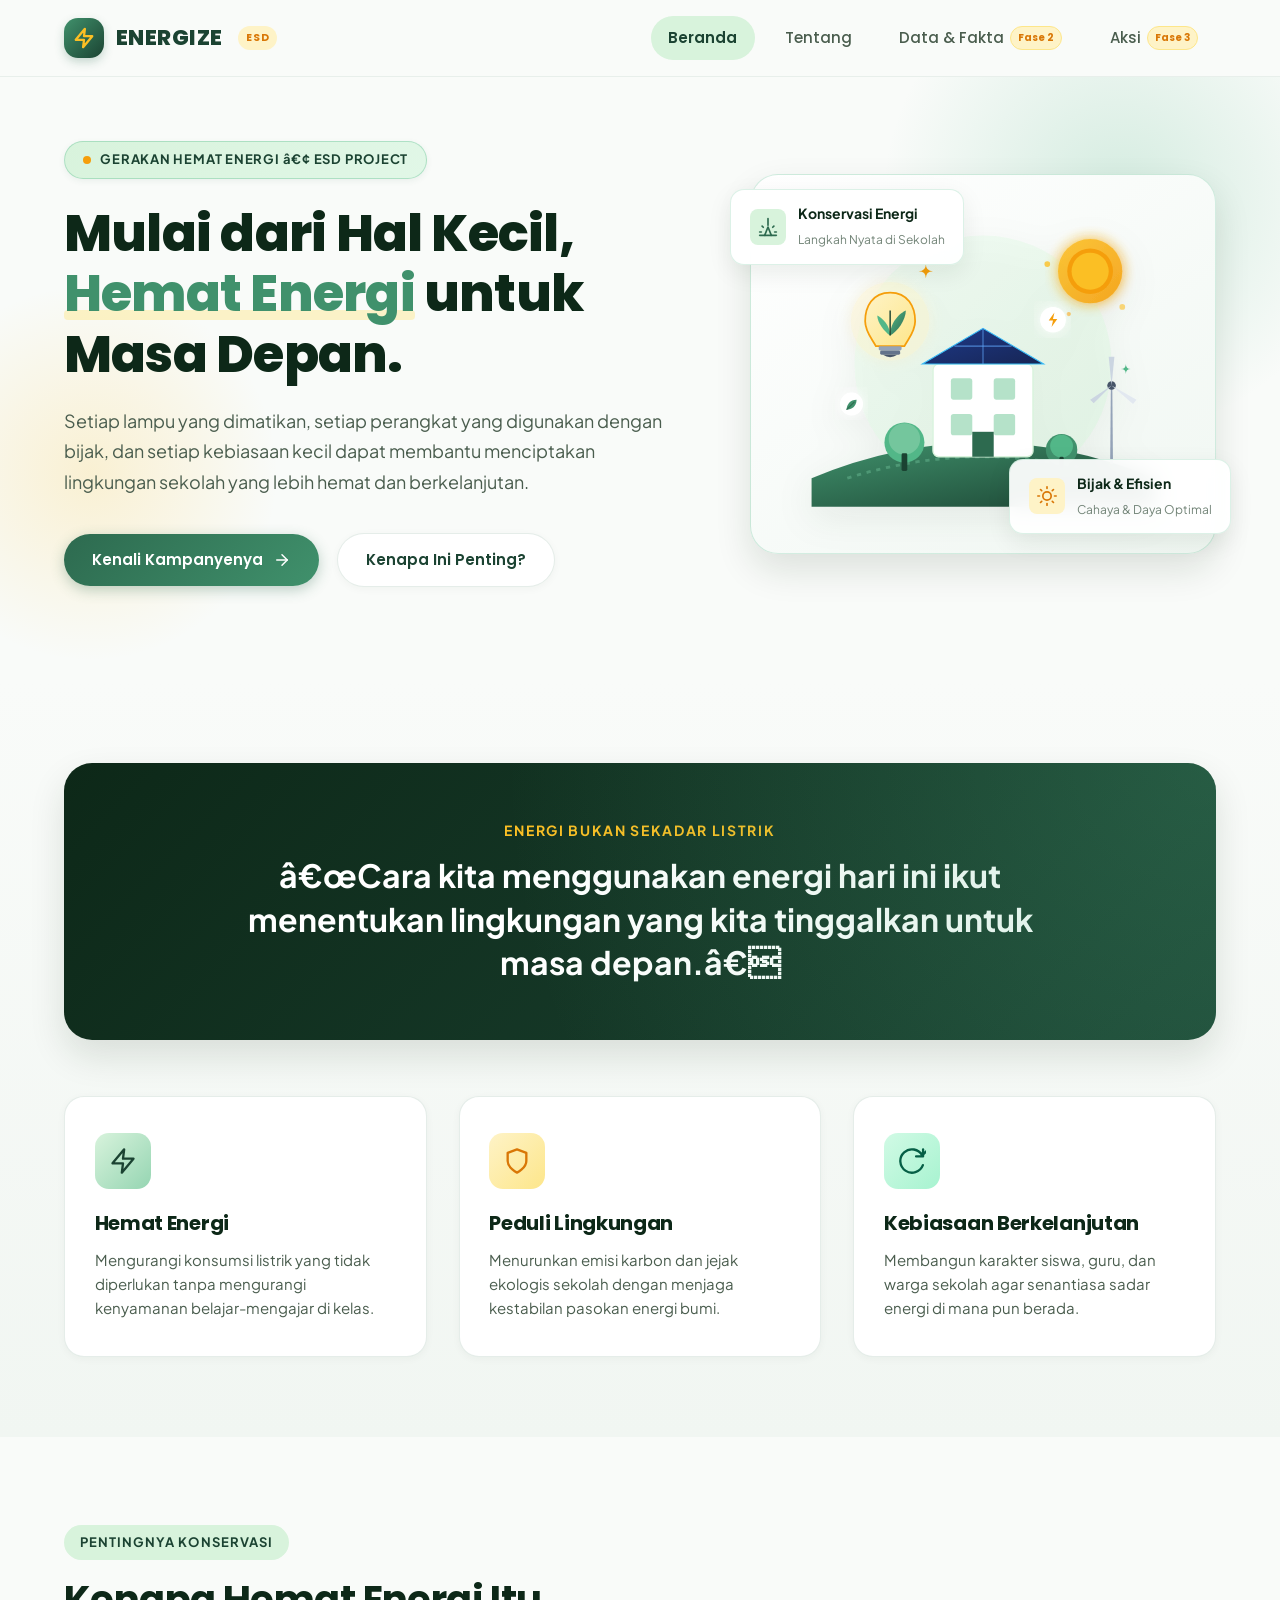
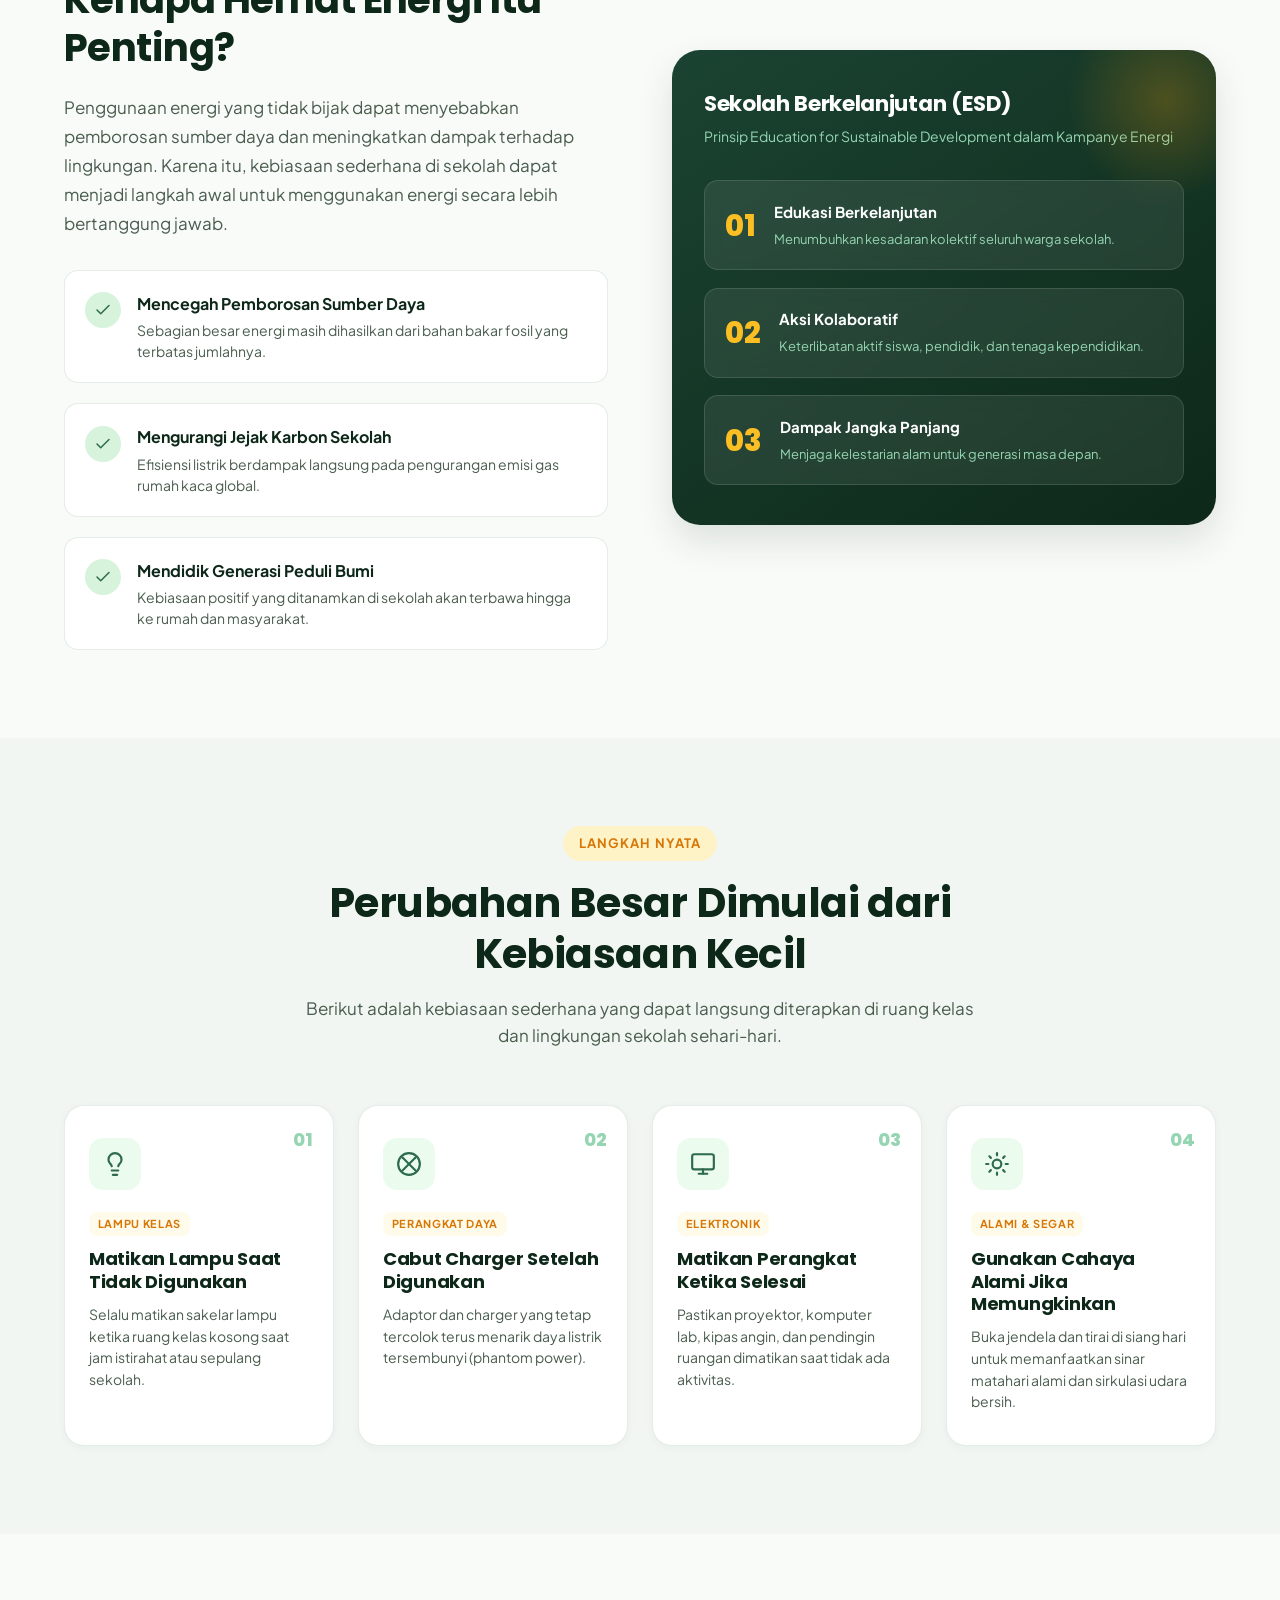
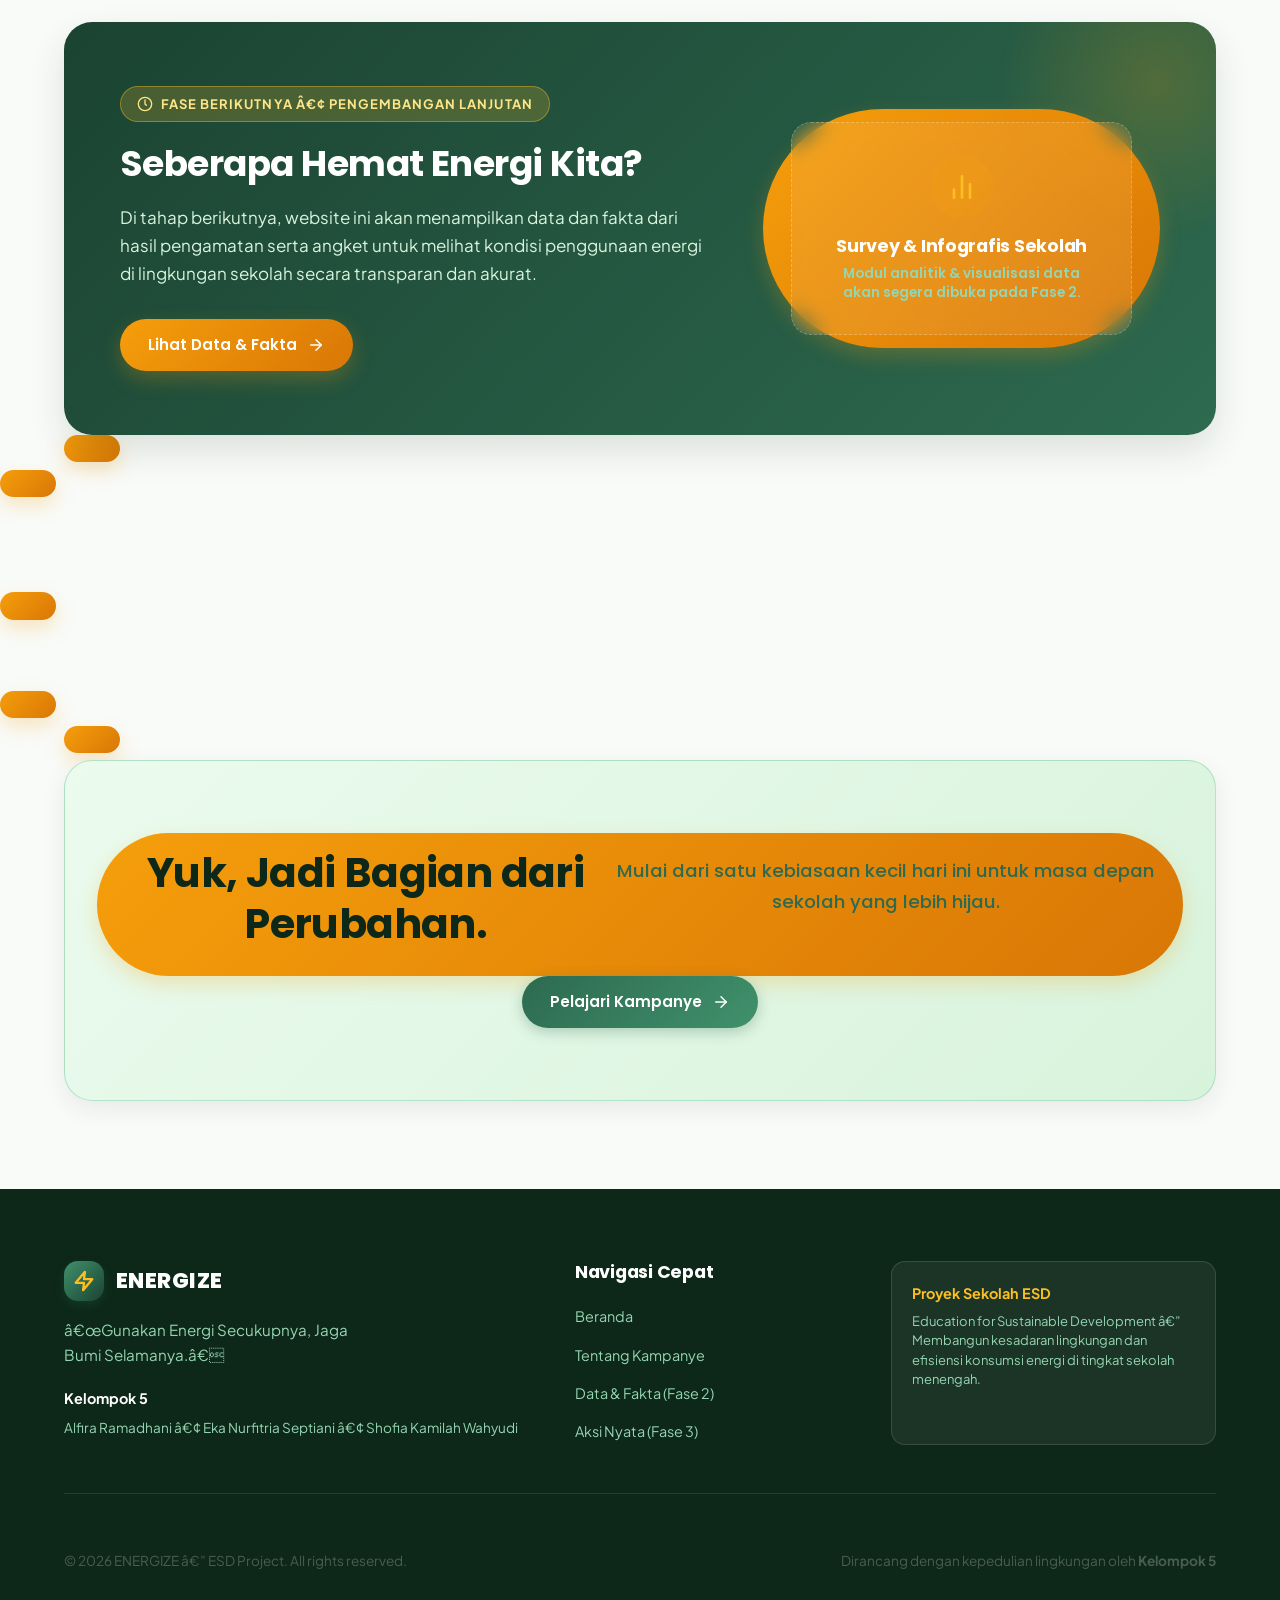
==== commit 115f5ebc: "update fase 2" ====
--- a/index.html
+++ b/index.html
@@ -3,11 +3,11 @@
 <head>
   <meta charset="UTF-8">
   <meta name="viewport" content="width=device-width, initial-scale=1.0">
-  <meta name="description" content="ENERGIZE — Gerakan Hemat Energi di Sekolah untuk proyek ESD (Education for Sustainable Development) oleh Kelompok 5. Gunakan Energi Secukupnya, Jaga Bumi Selamanya.">
+  <meta name="description" content="ENERGIZE â€” Gerakan Hemat Energi di Sekolah untuk proyek ESD (Education for Sustainable Development) oleh Kelompok 5. Gunakan Energi Secukupnya, Jaga Bumi Selamanya.">
   <meta name="keywords" content="hemat energi, konservasi energi, ESD project, sekolah hijau, eco friendly school, kelola energi">
   <meta name="author" content="Kelompok 5">
   
-  <title>ENERGIZE — Gerakan Hemat Energi di Sekolah | ESD Project</title>
+  <title>ENERGIZE â€” Gerakan Hemat Energi di Sekolah | ESD Project</title>
 
   <!-- Google Fonts -->
   <link rel="preconnect" href="https://fonts.googleapis.com">
@@ -36,7 +36,7 @@
       <nav class="nav-menu" id="navMenu" aria-label="Menu Utama">
         <a href="index.html" class="nav-link active" aria-current="page">Beranda</a>
         <a href="tentang.html" class="nav-link">Tentang</a>
-        <a href="#teaser" class="nav-link trigger-data-fakta">
+        <a href="data.html" class="nav-link">
           Data & Fakta
           <span class="nav-tag-phase">Fase 2</span>
         </a>
@@ -66,7 +66,7 @@
           <div class="hero-content fade-in-up">
             <div class="hero-badge">
               <span class="pulse-dot"></span>
-              <span>GERAKAN HEMAT ENERGI • ESD PROJECT</span>
+              <span>GERAKAN HEMAT ENERGI â€¢ ESD PROJECT</span>
             </div>
             
             <h1 class="hero-title">
@@ -147,7 +147,7 @@
         <div class="statement-banner fade-in-up">
           <span class="statement-lead">ENERGI BUKAN SEKADAR LISTRIK</span>
           <p class="statement-quote">
-            “Cara kita menggunakan energi hari ini ikut menentukan lingkungan yang kita tinggalkan untuk masa depan.”
+            â€œCara kita menggunakan energi hari ini ikut menentukan lingkungan yang kita tinggalkan untuk masa depan.â€
           </p>
         </div>
 
@@ -380,13 +380,13 @@
                 <circle cx="12" cy="12" r="10"></circle>
                 <polyline points="12 6 12 12 14 14"></polyline>
               </svg>
-              <span>FASE BERIKUTNYA • PENGEMBANGAN LANJUTAN</span>
+              <span>FASE BERIKUTNYA â€¢ PENGEMBANGAN LANJUTAN</span>
             </div>
             <h2 class="teaser-title">Seberapa Hemat Energi Kita?</h2>
             <p class="teaser-desc">
               Di tahap berikutnya, website ini akan menampilkan data dan fakta dari hasil pengamatan serta angket untuk melihat kondisi penggunaan energi di lingkungan sekolah secara transparan dan akurat.
             </p>
-            <button class="btn btn-accent trigger-data-fakta">
+            <a href="data.html" class="btn btn-accent">
               <span>Lihat Data & Fakta</span>
               <span class="btn-icon-right">
                 <svg width="18" height="18" viewBox="0 0 24 24" fill="none" stroke="currentColor" stroke-width="2" stroke-linecap="round" stroke-linejoin="round">
@@ -447,11 +447,11 @@
             <span>ENERGIZE</span>
           </a>
           <p class="footer-tagline">
-            “Gunakan Energi Secukupnya, Jaga Bumi Selamanya.”
+            â€œGunakan Energi Secukupnya, Jaga Bumi Selamanya.â€
           </p>
           <div class="footer-team-info">
             <strong>Kelompok 5</strong>
-            <p>Alfira Ramadhani • Eka Nurfitria Septiani • Shofia Kamilah Wahyudi</p>
+            <p>Alfira Ramadhani â€¢ Eka Nurfitria Septiani â€¢ Shofia Kamilah Wahyudi</p>
           </div>
         </div>
 
@@ -461,7 +461,7 @@
           <ul class="footer-links">
             <li><a href="index.html" class="footer-link">Beranda</a></li>
             <li><a href="tentang.html" class="footer-link">Tentang Kampanye</a></li>
-            <li><a href="#teaser" class="footer-link trigger-data-fakta">Data & Fakta (Fase 2)</a></li>
+            <li><a href="data.html" class="footer-link">Data & Fakta (Fase 2)</a></li>
             <li><a href="#aksi" class="footer-link trigger-aksi">Aksi Nyata (Fase 3)</a></li>
           </ul>
         </div>
@@ -470,13 +470,13 @@
         <div class="footer-esd-badge">
           <strong>Proyek Sekolah ESD</strong>
           <p>
-            Education for Sustainable Development — Membangun kesadaran lingkungan dan efisiensi konsumsi energi di tingkat sekolah menengah.
+            Education for Sustainable Development â€” Membangun kesadaran lingkungan dan efisiensi konsumsi energi di tingkat sekolah menengah.
           </p>
         </div>
       </div>
 
       <div class="footer-bottom">
-        <p>&copy; 2026 ENERGIZE — ESD Project. All rights reserved.</p>
+        <p>&copy; 2026 ENERGIZE â€” ESD Project. All rights reserved.</p>
         <p>Dirancang dengan kepedulian lingkungan oleh <strong>Kelompok 5</strong></p>
       </div>
     </div>
@@ -515,3 +515,5 @@
   <script src="js/script.js"></script>
 </body>
 </html>
+
+
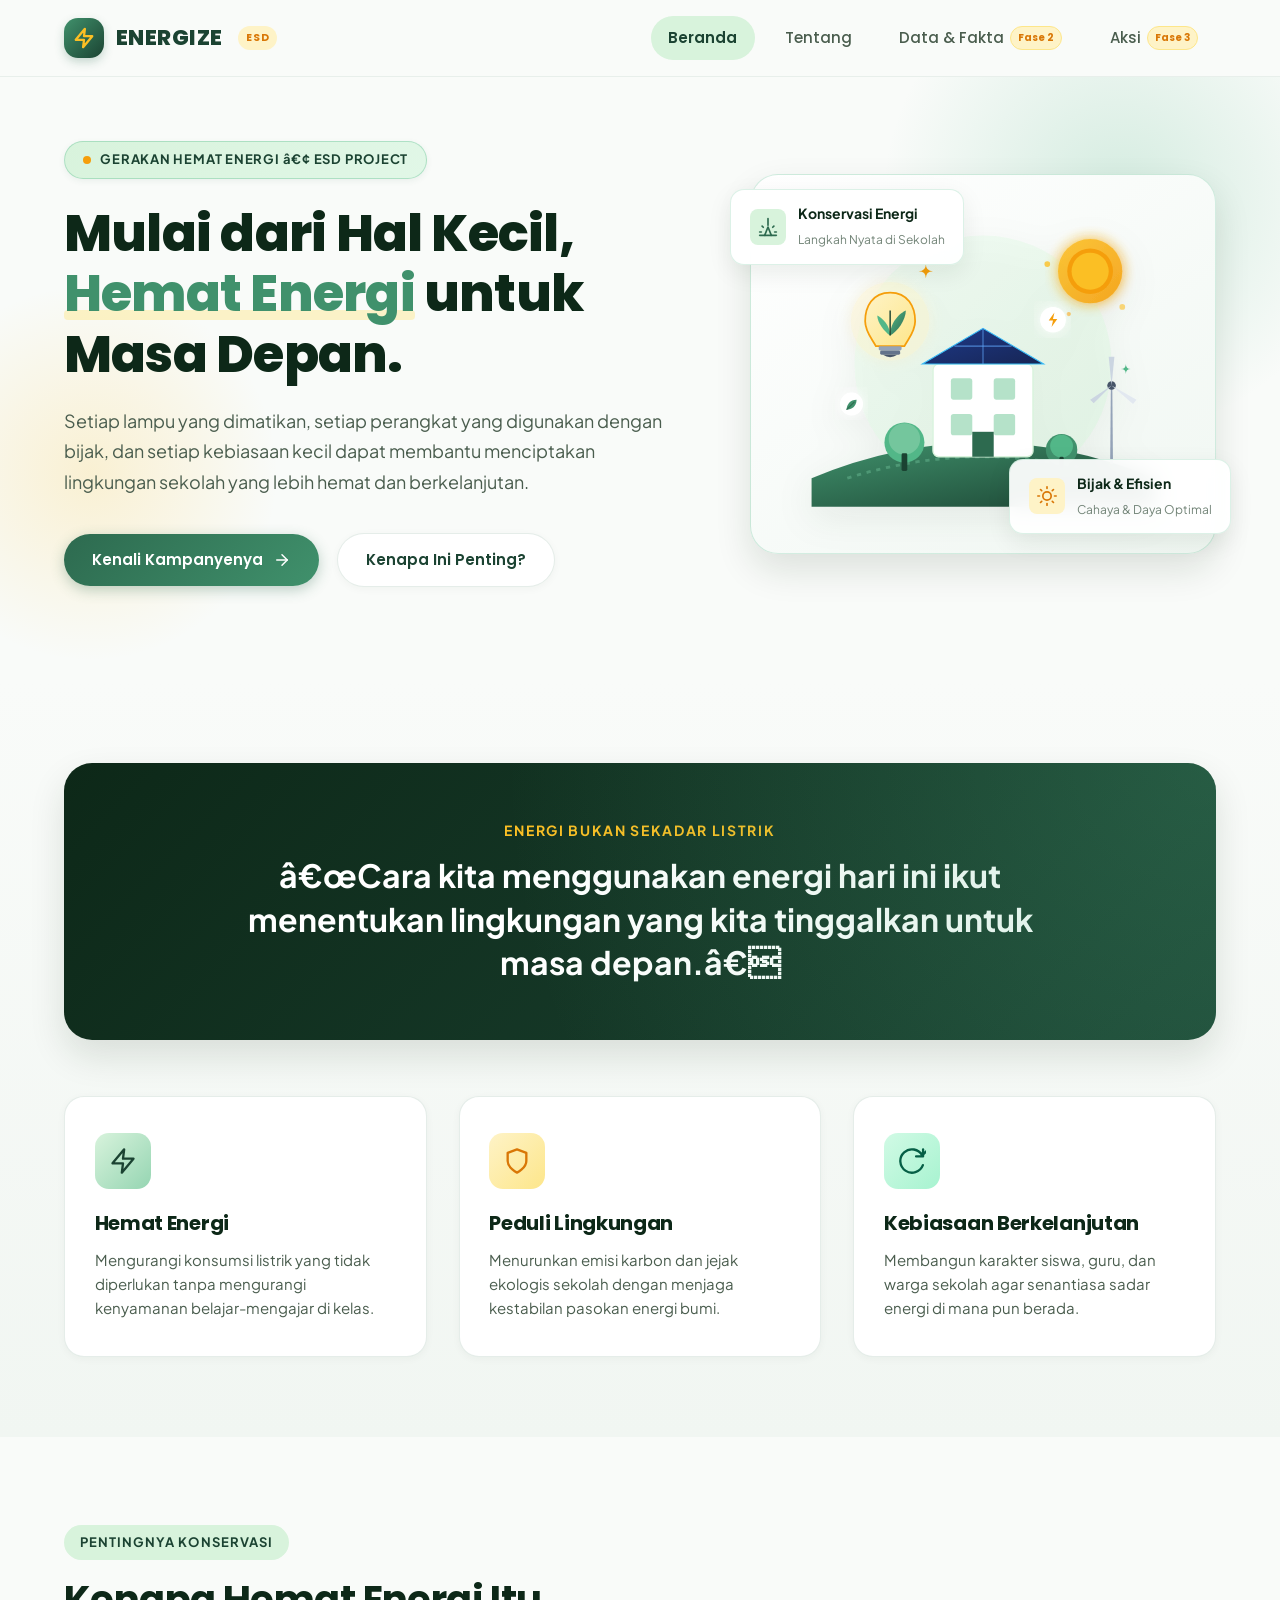
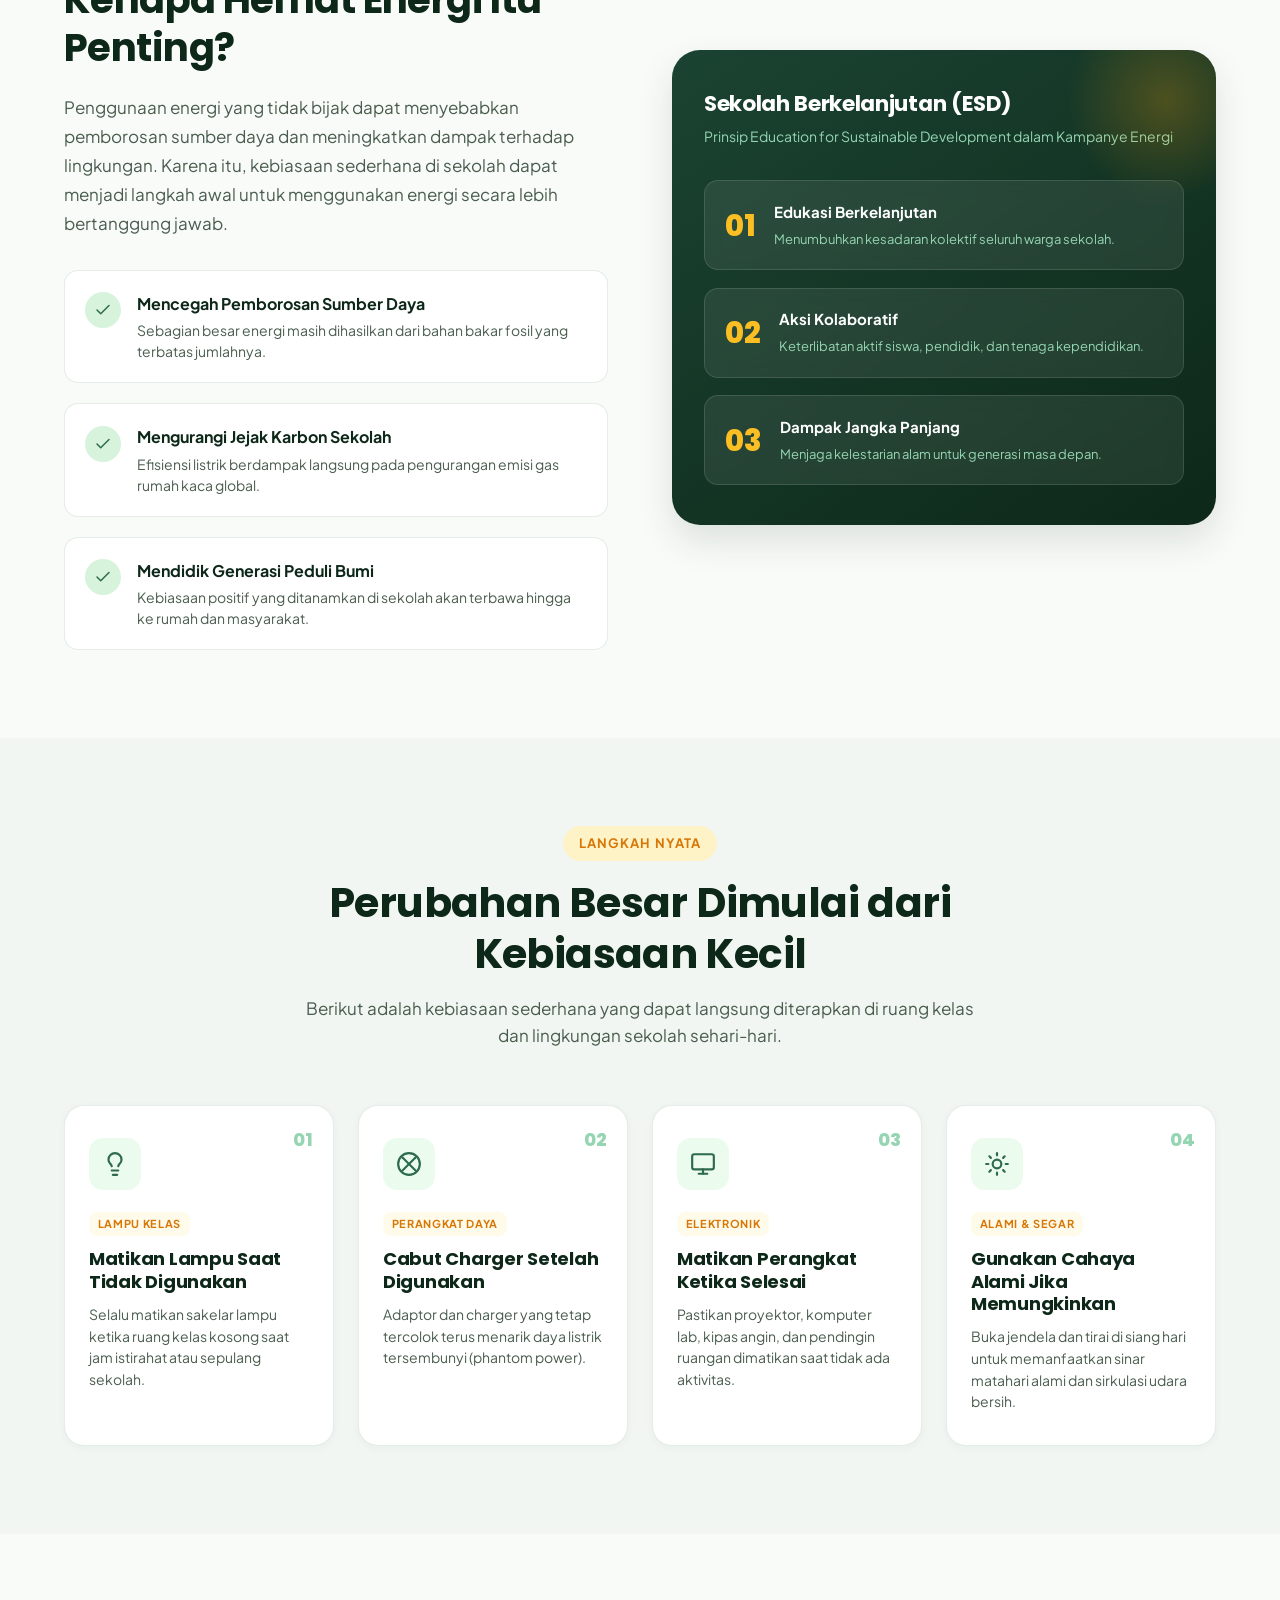
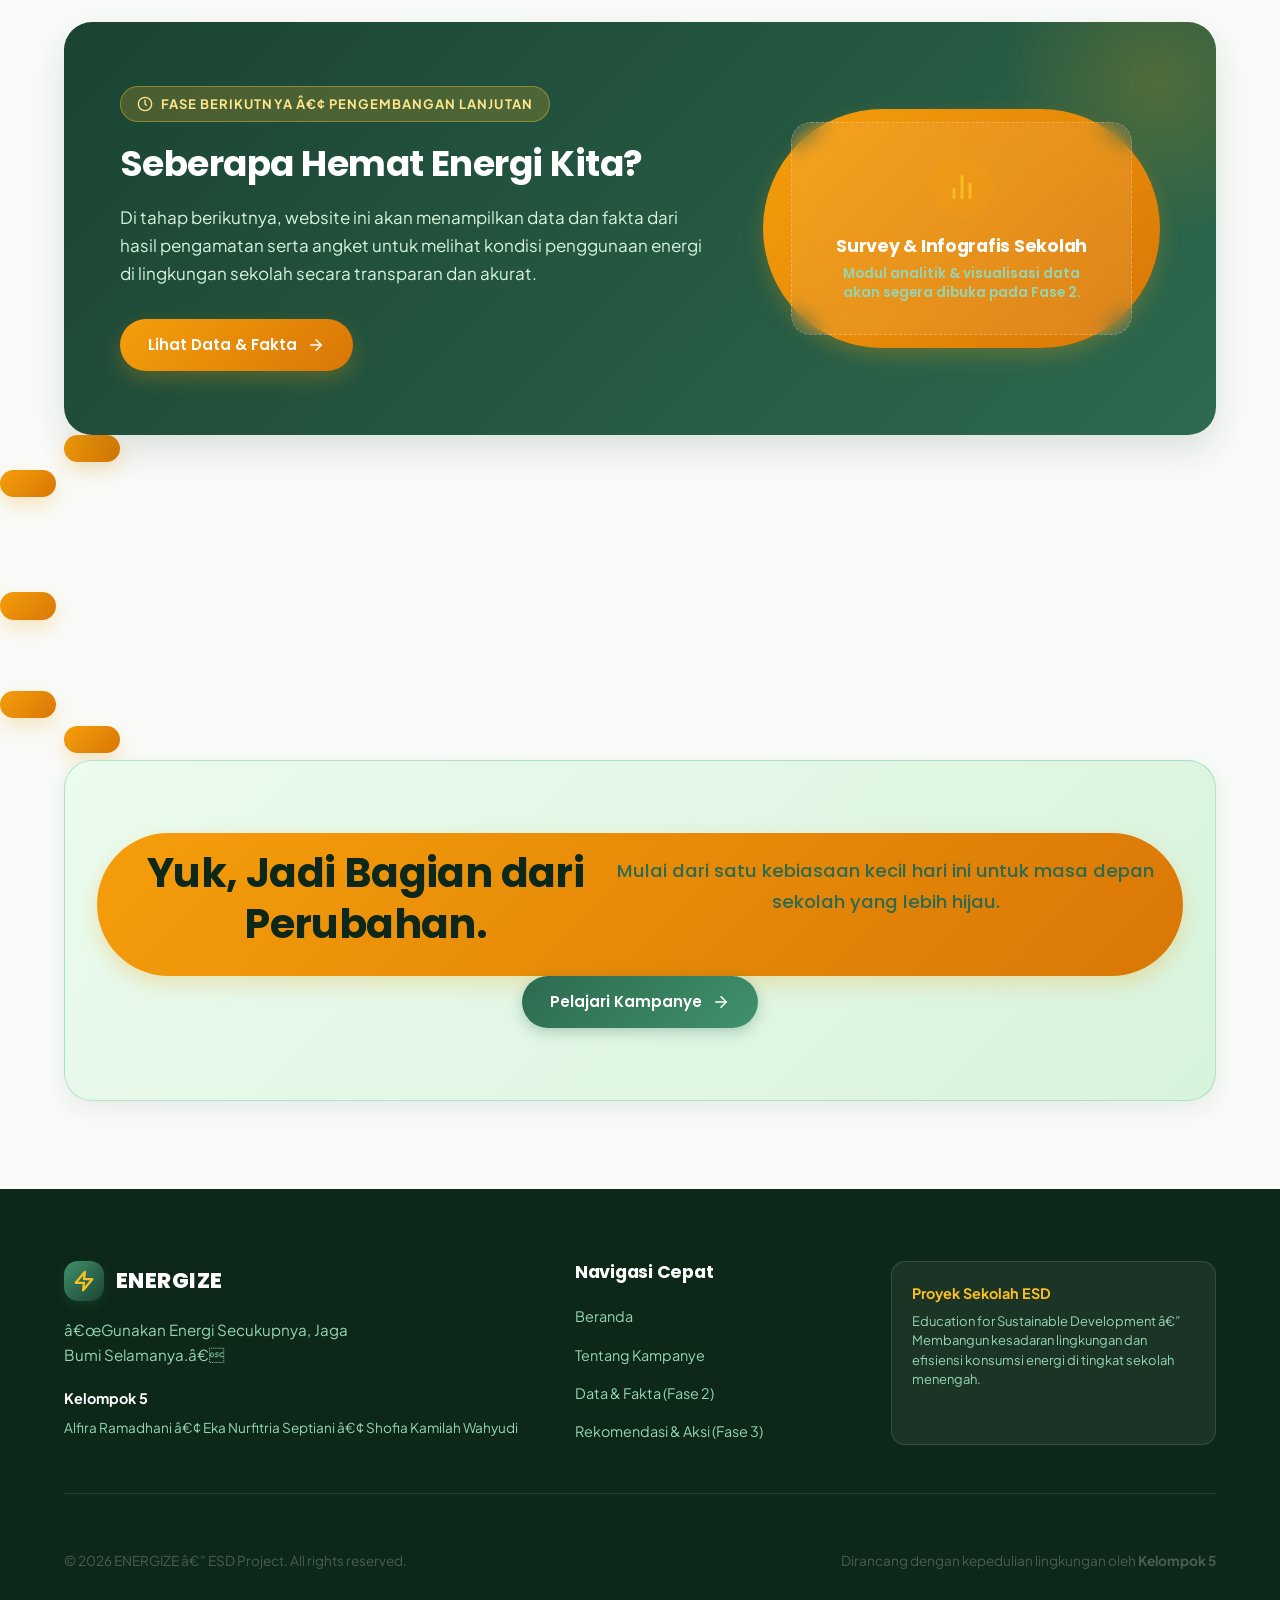
==== commit fc86450e: "fase 3 done" ====
--- a/index.html
+++ b/index.html
@@ -40,7 +40,7 @@
           Data & Fakta
           <span class="nav-tag-phase">Fase 2</span>
         </a>
-        <a href="#aksi" class="nav-link trigger-aksi">
+        <a href="aksi.html" class="nav-link">
           Aksi
           <span class="nav-tag-phase">Fase 3</span>
         </a>
@@ -462,7 +462,7 @@
             <li><a href="index.html" class="footer-link">Beranda</a></li>
             <li><a href="tentang.html" class="footer-link">Tentang Kampanye</a></li>
             <li><a href="data.html" class="footer-link">Data & Fakta (Fase 2)</a></li>
-            <li><a href="#aksi" class="footer-link trigger-aksi">Aksi Nyata (Fase 3)</a></li>
+            <li><a href="aksi.html" class="footer-link">Rekomendasi &amp; Aksi (Fase 3)</a></li>
           </ul>
         </div>
 
@@ -482,28 +482,6 @@
     </div>
   </footer>
 
-  <!-- ==================== MODAL DIALOG TEASER ==================== -->
-  <div class="modal-overlay" id="teaserModal" role="dialog" aria-modal="true" aria-labelledby="modalTitle">
-    <div class="modal-dialog">
-      <button class="modal-close" id="modalCloseBtn" aria-label="Tutup Dialog">&times;</button>
-      <div class="modal-icon-badge">
-        <svg width="32" height="32" viewBox="0 0 24 24" fill="none" stroke="currentColor" stroke-width="2" stroke-linecap="round" stroke-linejoin="round">
-          <circle cx="12" cy="12" r="10"></circle>
-          <line x1="12" y1="8" x2="12" y2="12"></line>
-          <line x1="12" y1="16" x2="12.01" y2="16"></line>
-        </svg>
-      </div>
-      <span class="section-tag accent" id="modalPhaseBadge" style="margin-bottom: 0.75rem;">Fase Lanjutan</span>
-      <h3 class="modal-title" id="modalTitle">Fitur Sedang Dipersiapkan</h3>
-      <p class="modal-desc" id="modalDesc">
-        Halaman dan fitur ini akan dibuka pada fase rilis berikutnya sesuai jadwal proyek ESD.
-      </p>
-      <button class="btn btn-primary" id="modalOkBtn" style="width: 100%;">
-        Mengerti, Terima Kasih
-      </button>
-    </div>
-  </div>
-
   <!-- Back to top button -->
   <button class="back-to-top" id="backToTop" aria-label="Kembali ke atas">
     <svg width="20" height="20" viewBox="0 0 24 24" fill="none" stroke="currentColor" stroke-width="2.5" stroke-linecap="round" stroke-linejoin="round">
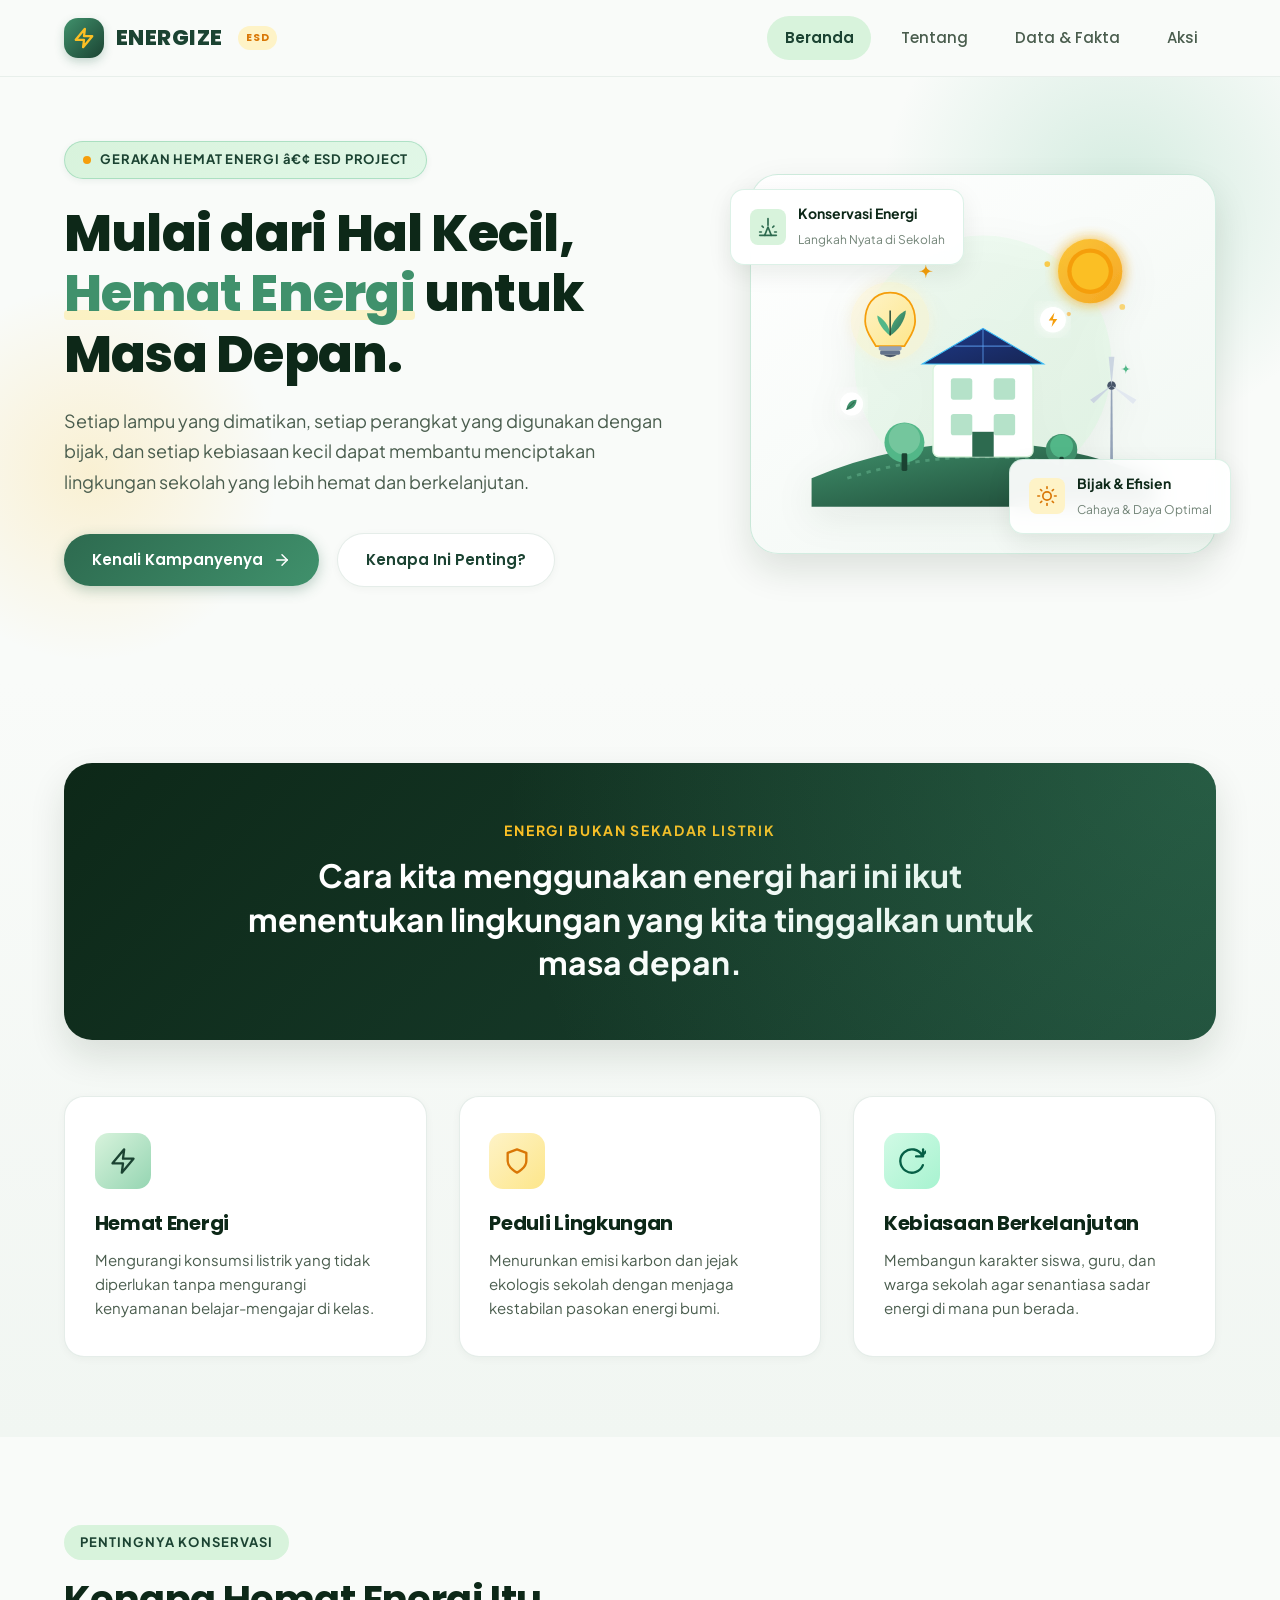
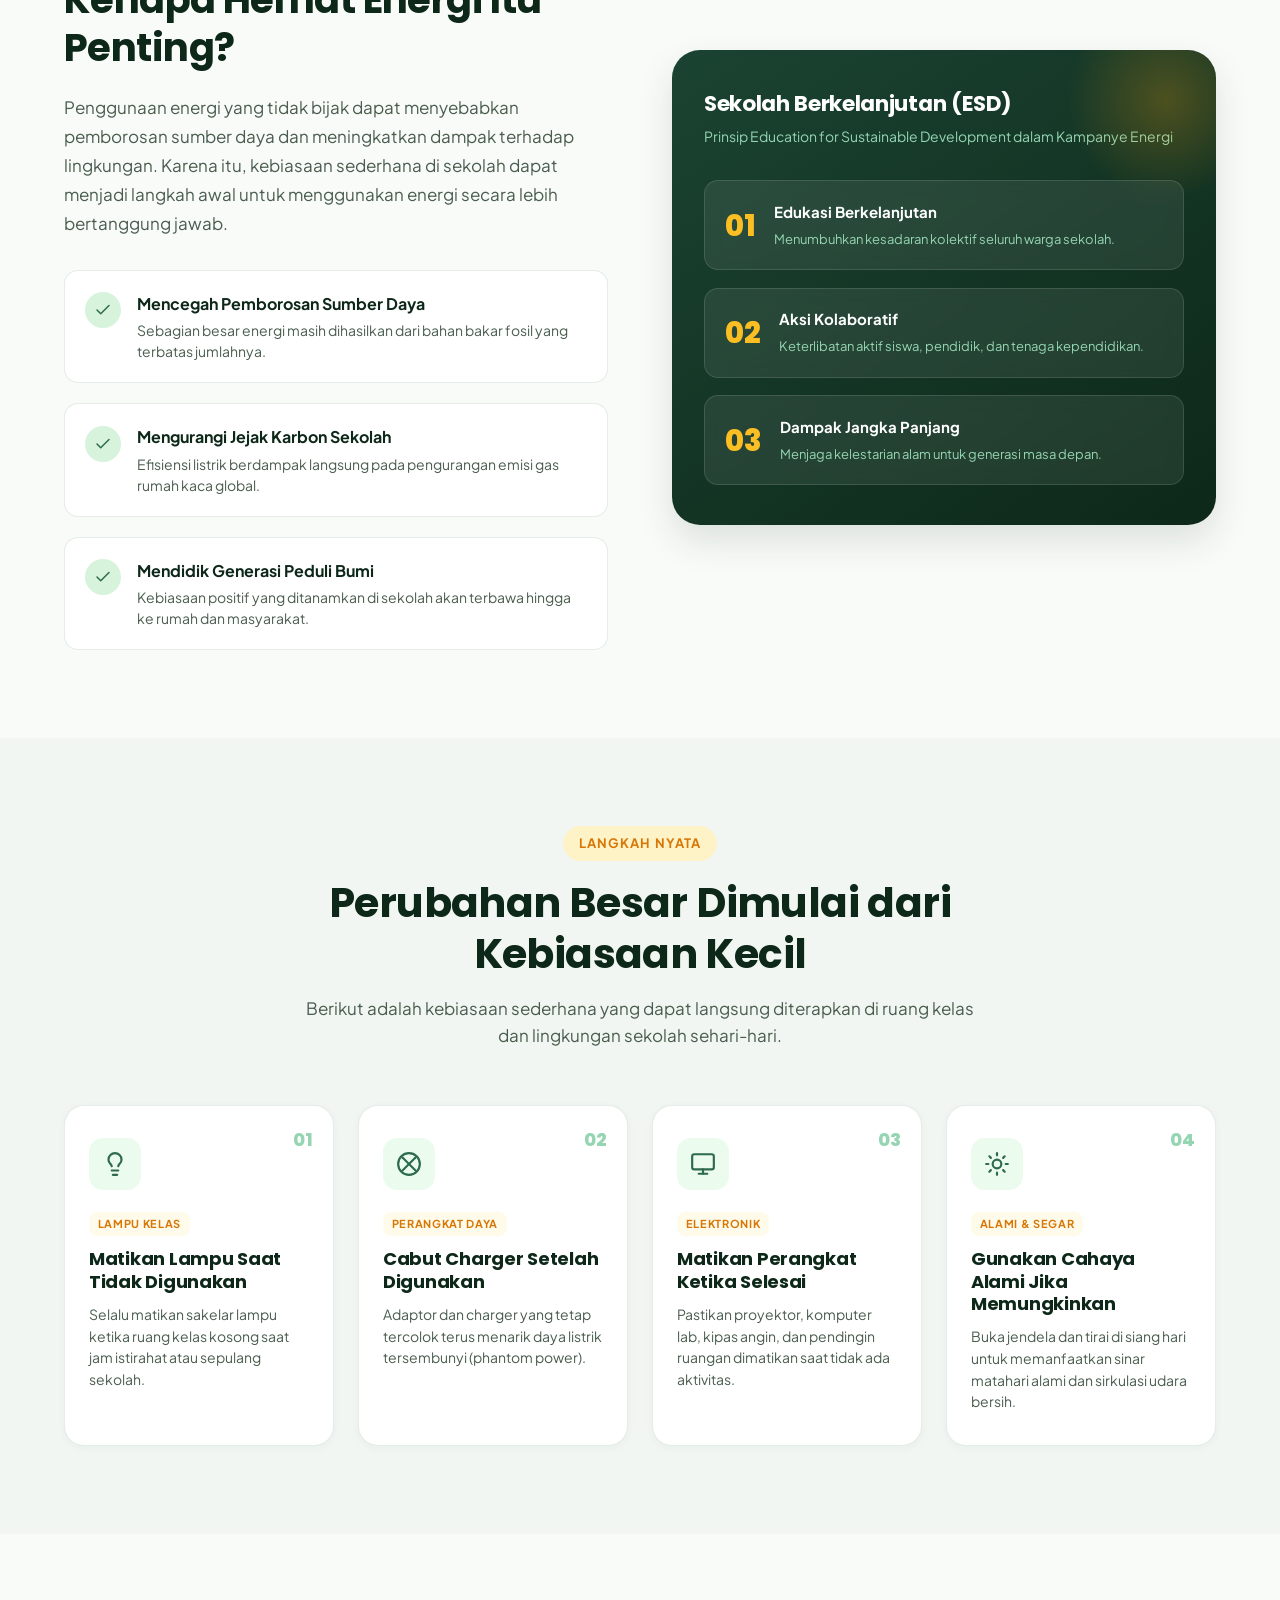
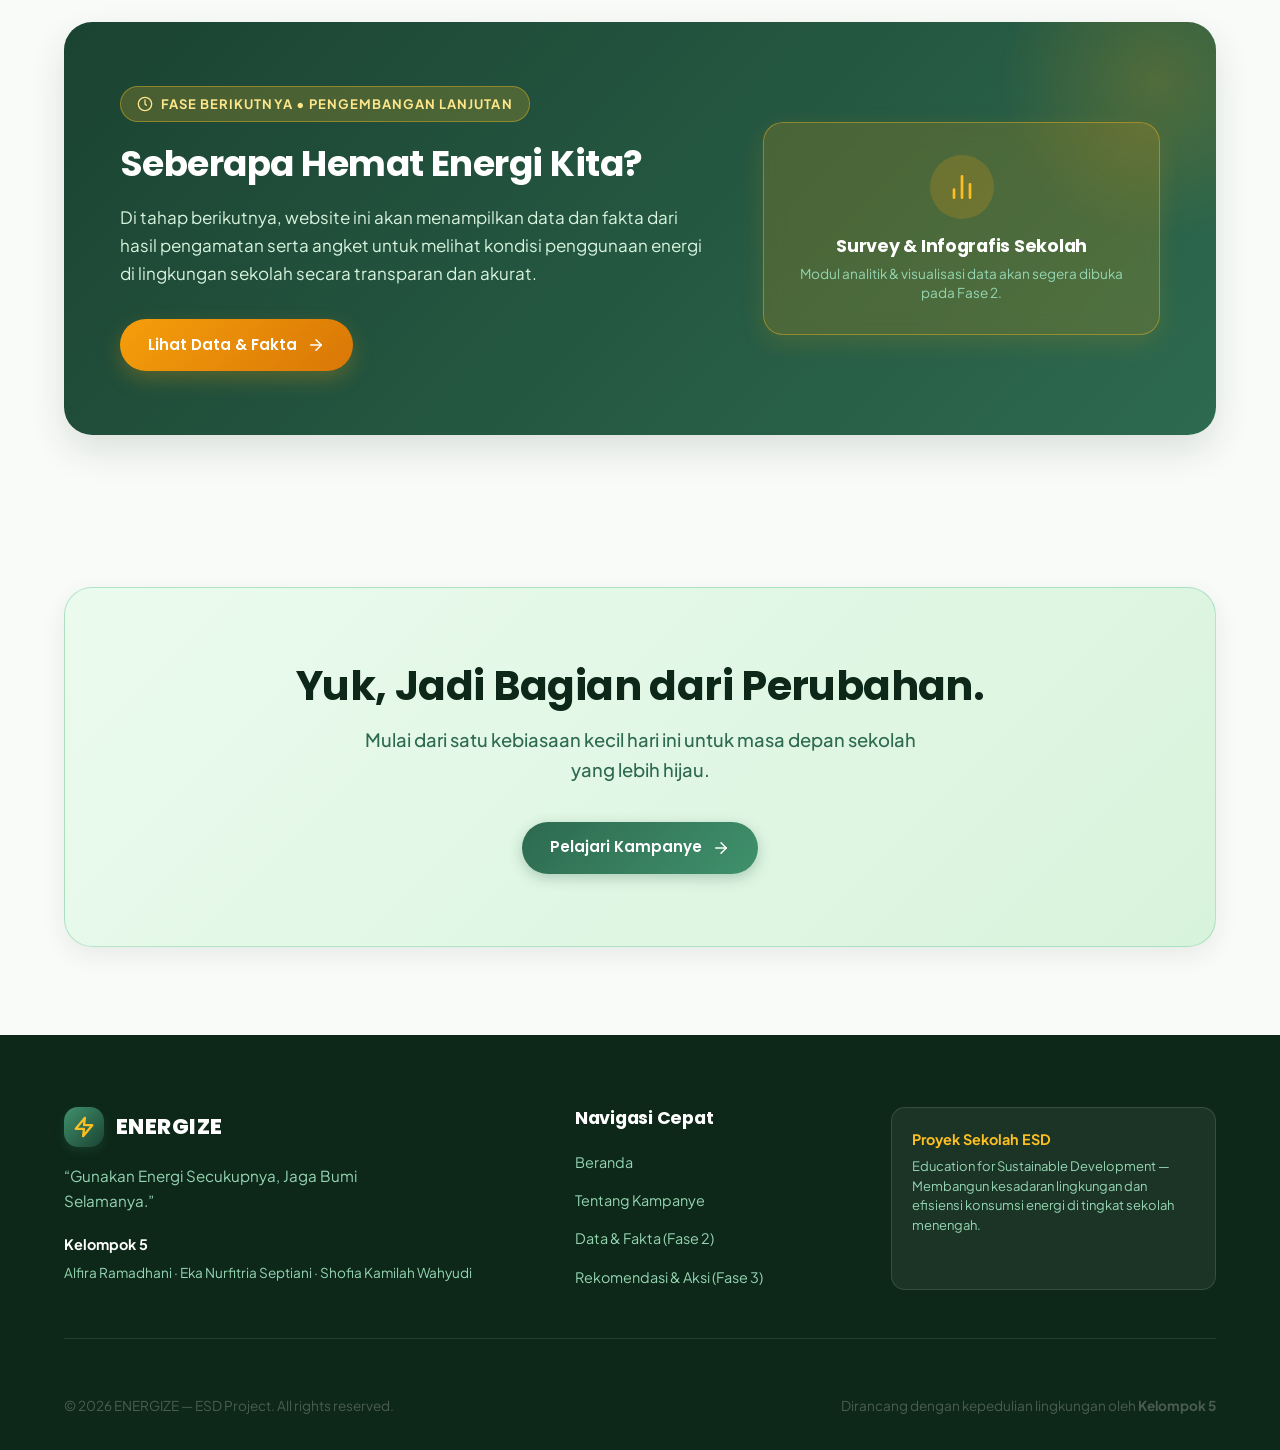
==== commit 2fec6b50: "button, navbar, cetak" ====
--- a/index.html
+++ b/index.html
@@ -7,7 +7,7 @@
   <meta name="keywords" content="hemat energi, konservasi energi, ESD project, sekolah hijau, eco friendly school, kelola energi">
   <meta name="author" content="Kelompok 5">
   
-  <title>ENERGIZE â€” Gerakan Hemat Energi di Sekolah | ESD Project</title>
+  <title>ENERGIZE Gerakan Hemat Energi di Sekolah | ESD Project</title>
 
   <!-- Google Fonts -->
   <link rel="preconnect" href="https://fonts.googleapis.com">
@@ -38,11 +38,9 @@
         <a href="tentang.html" class="nav-link">Tentang</a>
         <a href="data.html" class="nav-link">
           Data & Fakta
-          <span class="nav-tag-phase">Fase 2</span>
         </a>
         <a href="aksi.html" class="nav-link">
           Aksi
-          <span class="nav-tag-phase">Fase 3</span>
         </a>
       </nav>
 
@@ -147,7 +145,7 @@
         <div class="statement-banner fade-in-up">
           <span class="statement-lead">ENERGI BUKAN SEKADAR LISTRIK</span>
           <p class="statement-quote">
-            â€œCara kita menggunakan energi hari ini ikut menentukan lingkungan yang kita tinggalkan untuk masa depan.â€
+            Cara kita menggunakan energi hari ini ikut menentukan lingkungan yang kita tinggalkan untuk masa depan.
           </p>
         </div>
 
@@ -380,7 +378,7 @@
                 <circle cx="12" cy="12" r="10"></circle>
                 <polyline points="12 6 12 12 14 14"></polyline>
               </svg>
-              <span>FASE BERIKUTNYA â€¢ PENGEMBANGAN LANJUTAN</span>
+              <span>FASE BERIKUTNYA &bull; PENGEMBANGAN LANJUTAN</span>
             </div>
             <h2 class="teaser-title">Seberapa Hemat Energi Kita?</h2>
             <p class="teaser-desc">
@@ -394,7 +392,7 @@
                   <polyline points="12 5 19 12 12 19"></polyline>
                 </svg>
               </span>
-            </button>
+            </a>
           </div>
 
           <div class="teaser-preview-box">
@@ -433,50 +431,38 @@
   </main>
 
   <!-- ==================== FOOTER ==================== -->
-  <footer class="site-footer">
+   <footer class="site-footer">
     <div class="container">
       <div class="footer-top">
-        <!-- Brand & Tagline -->
         <div class="footer-brand">
           <a href="index.html" class="brand-logo">
-            <div class="brand-icon">
-              <svg width="22" height="22" viewBox="0 0 24 24" fill="none" stroke="currentColor" stroke-width="2.5" stroke-linecap="round" stroke-linejoin="round">
-                <path d="M13 2L3 14h9l-1 8 10-12h-9l1-8z"></path>
-              </svg>
+            <div class="brand-icon" aria-hidden="true">
+              <svg width="22" height="22" viewBox="0 0 24 24" fill="none" stroke="currentColor" stroke-width="2.5" stroke-linecap="round" stroke-linejoin="round"><path d="M13 2L3 14h9l-1 8 10-12h-9l1-8z"></path></svg>
             </div>
             <span>ENERGIZE</span>
           </a>
-          <p class="footer-tagline">
-            â€œGunakan Energi Secukupnya, Jaga Bumi Selamanya.â€
-          </p>
+          <p class="footer-tagline">“Gunakan Energi Secukupnya, Jaga Bumi Selamanya.”</p>
           <div class="footer-team-info">
             <strong>Kelompok 5</strong>
-            <p>Alfira Ramadhani â€¢ Eka Nurfitria Septiani â€¢ Shofia Kamilah Wahyudi</p>
-          </div>
-        </div>
-
-        <!-- Links -->
+            <p>Alfira Ramadhani · Eka Nurfitria Septiani · Shofia Kamilah Wahyudi</p>
+          </div>
+        </div>
         <div class="footer-nav">
           <h4 class="footer-heading">Navigasi Cepat</h4>
           <ul class="footer-links">
             <li><a href="index.html" class="footer-link">Beranda</a></li>
             <li><a href="tentang.html" class="footer-link">Tentang Kampanye</a></li>
-            <li><a href="data.html" class="footer-link">Data & Fakta (Fase 2)</a></li>
-            <li><a href="aksi.html" class="footer-link">Rekomendasi &amp; Aksi (Fase 3)</a></li>
+            <li><a href="data.html" class="footer-link">Data &amp; Fakta (Fase 2)</a></li>
+            <li><a href="aksi.html" class="footer-link" aria-current="page">Rekomendasi &amp; Aksi (Fase 3)</a></li>
           </ul>
         </div>
-
-        <!-- ESD Project Note -->
         <div class="footer-esd-badge">
           <strong>Proyek Sekolah ESD</strong>
-          <p>
-            Education for Sustainable Development â€” Membangun kesadaran lingkungan dan efisiensi konsumsi energi di tingkat sekolah menengah.
-          </p>
-        </div>
-      </div>
-
+          <p>Education for Sustainable Development — Membangun kesadaran lingkungan dan efisiensi konsumsi energi di tingkat sekolah menengah.</p>
+        </div>
+      </div>
       <div class="footer-bottom">
-        <p>&copy; 2026 ENERGIZE â€” ESD Project. All rights reserved.</p>
+        <p>&copy; 2026 ENERGIZE — ESD Project. All rights reserved.</p>
         <p>Dirancang dengan kepedulian lingkungan oleh <strong>Kelompok 5</strong></p>
       </div>
     </div>
--- a/css/style.css
+++ b/css/style.css
@@ -1002,6 +1002,7 @@
    -------------------------------------------------------------------------- */
 .teaser-section {
   padding: 5.5rem 0;
+  overflow: hidden;
 }
 
 .teaser-card {
@@ -1059,12 +1060,15 @@
 }
 
 .teaser-preview-box {
-  background: rgba(255, 255, 255, 0.08);
-  border: 1px dashed rgba(255, 255, 255, 0.25);
+  background: rgba(245, 158, 11, 0.18);
+  border: 1.5px solid rgba(251, 191, 36, 0.4);
   border-radius: var(--radius-lg);
-  padding: 2rem;
+  padding: 2rem 1.75rem;
   backdrop-filter: blur(10px);
   text-align: center;
+  box-shadow: 0 8px 24px rgba(245, 158, 11, 0.15);
+  max-width: 100%;
+  overflow: hidden;
 }
 
 .teaser-icon-graphic {
@@ -1096,6 +1100,7 @@
    -------------------------------------------------------------------------- */
 .cta-section {
   padding: 4rem 0 5.5rem;
+  overflow: hidden;
 }
 
 .cta-box {
@@ -1107,6 +1112,9 @@
   position: relative;
   overflow: hidden;
   box-shadow: var(--shadow-md);
+  display: flex;
+  flex-direction: column;
+  align-items: center;
 }
 
 .cta-title {
